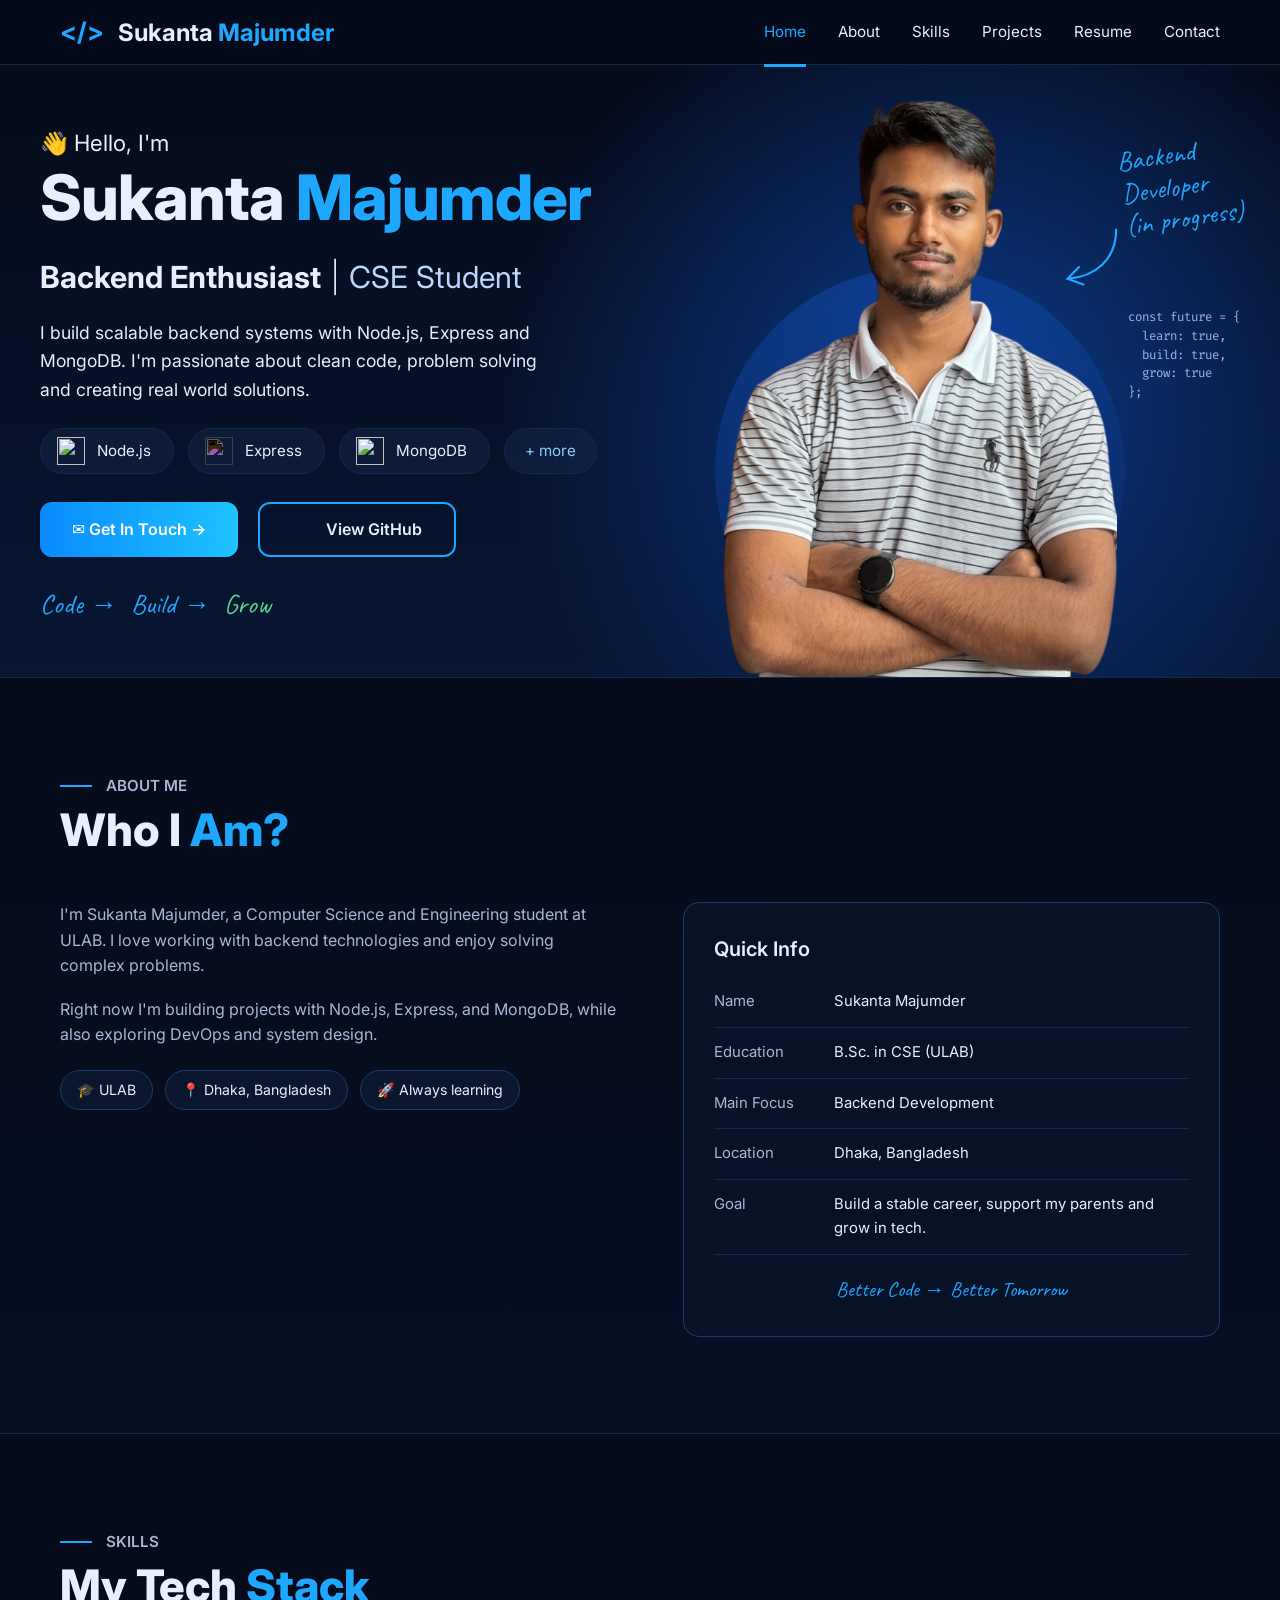
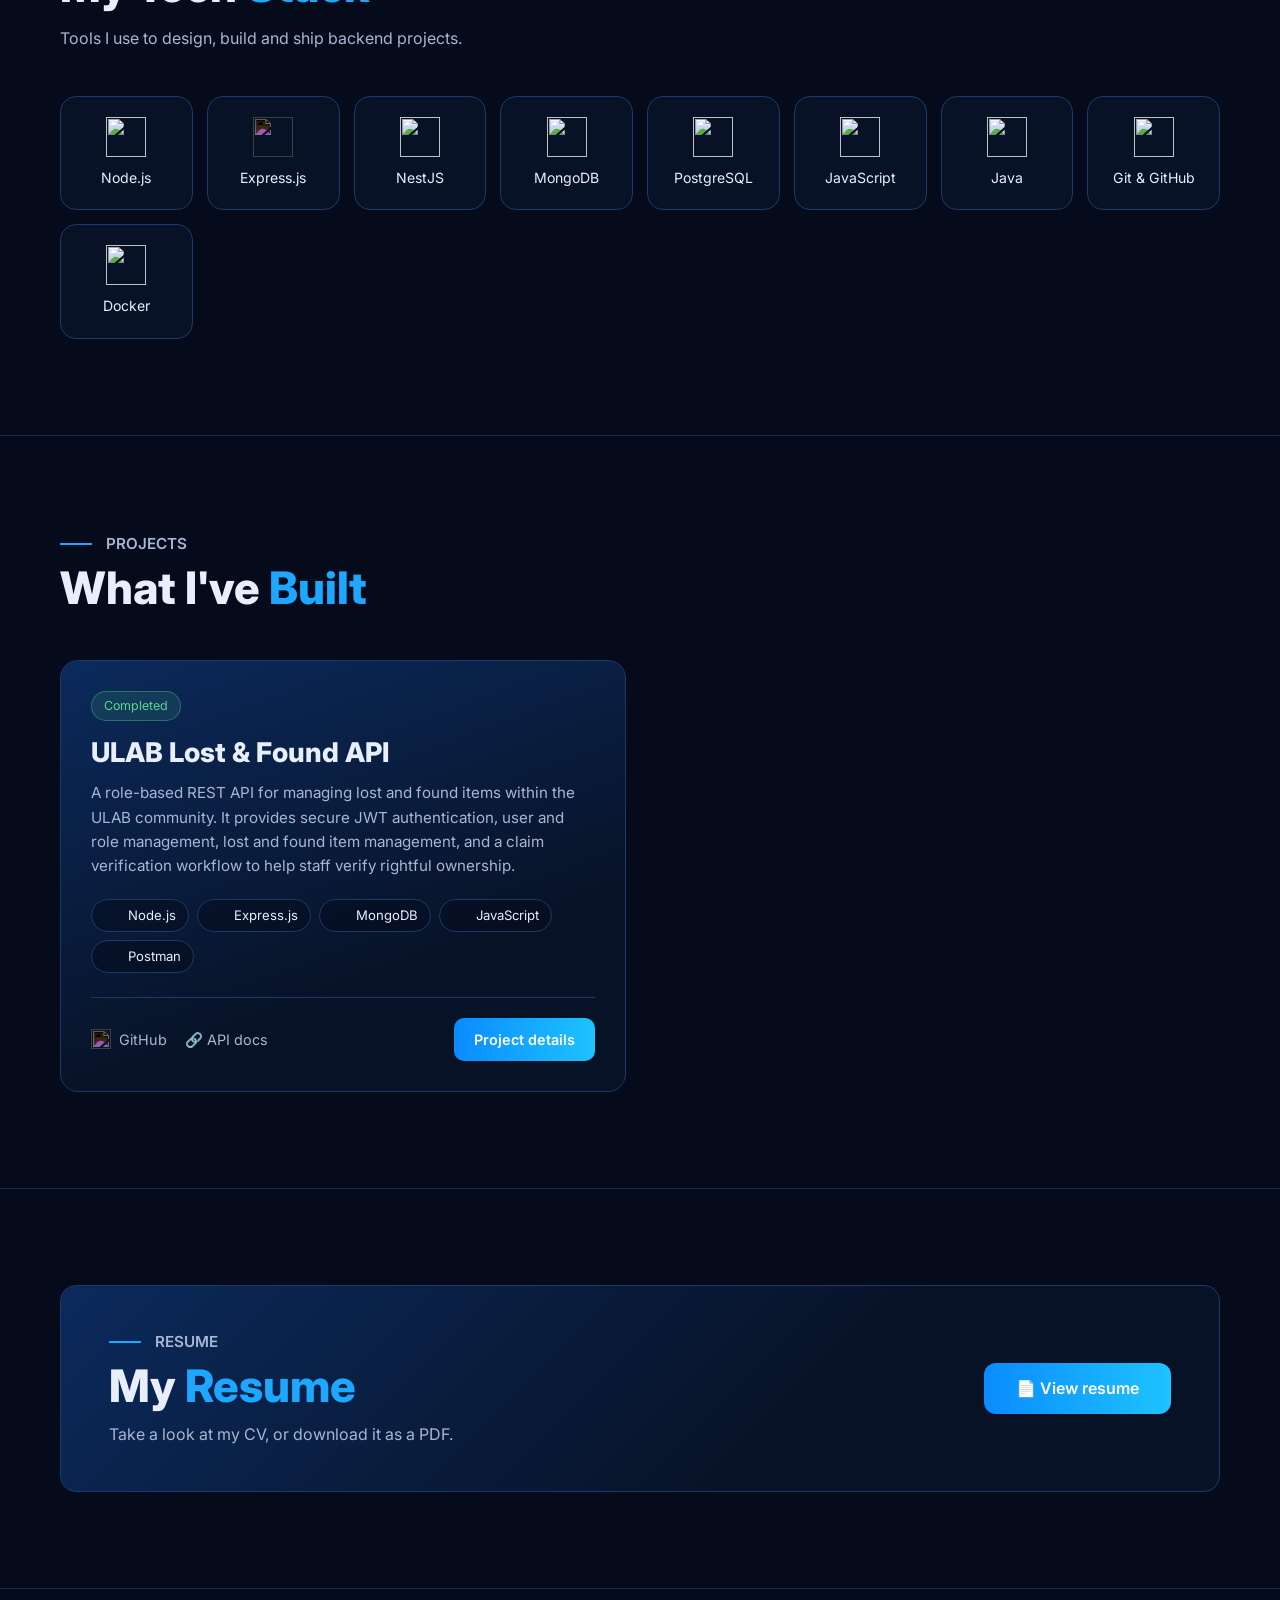
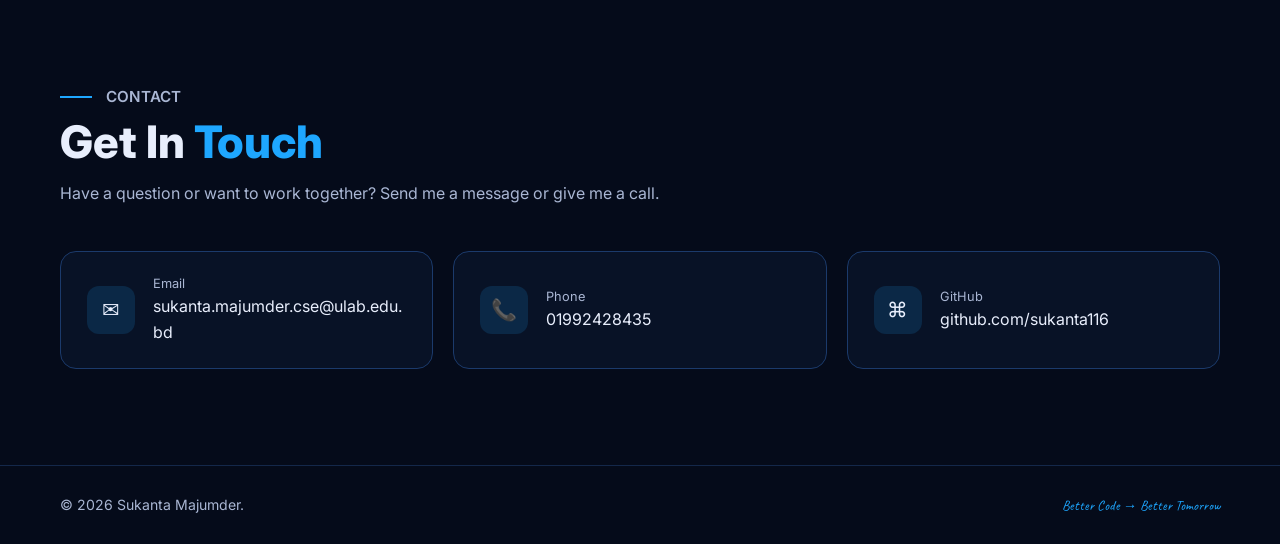
==== index.html @ c4d865e8 "Add files via upload Add all files" ====
<!doctype html>
<html lang="en">
<head>
<meta charset="UTF-8" /><meta name="viewport" content="width=device-width, initial-scale=1" />
<link href="https://fonts.googleapis.com/css2?family=Inter:wght@400;500;600;700;800&family=Caveat:wght@500&family=Fira+Code&display=swap" rel="stylesheet" />
<link rel="stylesheet" href="style.css" />
<style>
</style>
<title>Sukanta Majumder | Backend Developer</title>
</head>
<body>
<header>
  <nav class="wrap">
    <a href="#home" class="logo"><i>&lt;/&gt;</i>Sukanta <b>Majumder</b></a>
    <button class="menu" aria-label="Toggle menu">☰</button>
    <ul>
      <li><a href="#home" class="active">Home</a></li>
      <li><a href="#about">About</a></li>
      <li><a href="#skills">Skills</a></li>
      <li><a href="#projects">Projects</a></li>
      <li><a href="#resume">Resume</a></li>
      <li><a href="#contact">Contact</a></li>
    </ul>
  </nav>
</header>

<main>
  <!-- HERO (unchanged) -->
  <section class="hero" id="home">
    <div class="wrap">
      <div class="hero-text">
        <p class="hello">👋 Hello, I'm</p>
        <h1>Sukanta <span>Majumder</span></h1>
        <p class="role"><b>Backend Enthusiast</b><s>|</s><em>CSE Student</em></p>
        <p class="lead">I build scalable backend systems with Node.js, Express and MongoDB. I'm passionate about clean code, problem solving and creating real world solutions.</p>
        <div class="chips">
          <span class="chip"><img src="https://cdn.jsdelivr.net/gh/devicons/devicon/icons/nodejs/nodejs-original.svg" alt="" />Node.js</span>
          <span class="chip"><img src="https://cdn.jsdelivr.net/gh/devicons/devicon/icons/express/express-original.svg" alt="" style="filter: invert(1)" />Express</span>
          <span class="chip"><img src="https://cdn.jsdelivr.net/gh/devicons/devicon/icons/mongodb/mongodb-original.svg" alt="" />MongoDB</span>
          <a href="#skills" class="chip more">+ more</a>
        </div>
        <div class="btns">
          <a href="#contact" class="btn primary">✉ Get In Touch →</a>
          <a href="https://github.com/sukanta116" class="btn ghost" target="_blank" rel="noopener"><img src="https://cdn.jsdelivr.net/gh/devicons/devicon/icons/github/github-original.svg" width="24" alt="" style="filter: invert(1)" />View GitHub</a>
        </div>
        <p class="tag hand"><span>Code →</span><span>Build →</span><span>Grow</span></p>
      </div>
      <div class="hero-img">
        <p class="note hand">Backend<br />Developer<br />(in progress)</p>
        <svg class="arrow" viewBox="0 0 70 60" fill="none" stroke="#1ea7ff" stroke-width="2.2" stroke-linecap="round" aria-hidden="true"><path d="M62 4 C58 34 34 48 8 46" /><path d="M20 36 L7 46 L22 54" /></svg>
        <pre class="code">const future = {
  learn: true,
  build: true,
  grow: true
};</pre>
        <!-- Put your photo at images/profile.png -->
        <img src="Sukanta_majumder_protfolio_profile-Photoroom.png" alt="Portrait of Sukanta Majumder" />
      </div>
    </div>
  </section>

  <!-- ABOUT -->
  <section class="sec about" id="about">
    <div class="wrap">
      <div class="sec-head">
        <p class="eyebrow">ABOUT ME</p>
        <h2>Who I <span>Am?</span></h2>
      </div>
      <div class="about-grid">
        <div class="bio">
          <p>I'm Sukanta Majumder, a Computer Science and Engineering student at ULAB. I love working with backend technologies and enjoy solving complex problems.</p>
          <p>Right now I'm building projects with Node.js, Express, and MongoDB, while also exploring DevOps and system design.</p>
          <div class="facts">
            <span class="fact">🎓 ULAB</span>
            <span class="fact">📍 Dhaka, Bangladesh</span>
            <span class="fact">🚀 Always learning</span>
          </div>
        </div>
        <div class="card panel">
          <h3>Quick Info</h3>
          <dl class="info">
            <dt>Name</dt><dd>Sukanta Majumder</dd>
            <dt>Education</dt><dd>B.Sc. in CSE (ULAB)</dd>
            <dt>Main Focus</dt><dd>Backend Development</dd>
            <dt>Location</dt><dd>Dhaka, Bangladesh</dd>
            <dt>Goal</dt><dd>Build a stable career, support my parents and grow in tech.</dd>
          </dl>
          <p class="sign hand">Better Code → Better Tomorrow</p>
        </div>
      </div>
    </div>
  </section>

  <!-- SKILLS -->
  <section class="sec" id="skills">
    <div class="wrap">
      <div class="sec-head">
        <p class="eyebrow">SKILLS</p>
        <h2>My Tech <span>Stack</span></h2>
        <p>Tools I use to design, build and ship backend projects.</p>
      </div>
     <div class="grid">
  <div class="tile panel" tabindex="0">
    <img src="https://cdn.jsdelivr.net/gh/devicons/devicon/icons/nodejs/nodejs-original.svg" alt="" />Node.js
    <div class="tip"><strong>Node.js</strong><ul><li>REST APIs</li><li>Async Programming</li><li>HTTP/HTTPS</li><li>npm</li></ul></div>
  </div>
  <div class="tile panel" tabindex="0">
    <img src="https://cdn.jsdelivr.net/gh/devicons/devicon/icons/express/express-original.svg" alt="" style="filter: invert(1)" />Express.js
    <div class="tip"><strong>Express.js</strong><ul><li>REST API</li><li>Middleware</li><li>MVC</li><li>Authentication</li><li>Validation</li></ul></div>
  </div>
  <div class="tile panel" tabindex="0">
    <img src="https://cdn.jsdelivr.net/gh/devicons/devicon/icons/nestjs/nestjs-original.svg" alt="" />NestJS
    <div class="tip"><strong>NestJS</strong><ul><li>Modules</li><li>Controllers</li><li>Services</li><li>Dependency Injection</li></ul></div>
  </div>
  <div class="tile panel" tabindex="0">
    <img src="https://cdn.jsdelivr.net/gh/devicons/devicon/icons/mongodb/mongodb-original.svg" alt="" />MongoDB
    <div class="tip"><strong>MongoDB</strong><ul><li>CRUD</li><li>Mongoose</li><li>Schema Design</li><li>Indexing</li><li>Atlas</li></ul></div>
  </div>
  <div class="tile panel" tabindex="0">
    <img src="https://cdn.jsdelivr.net/gh/devicons/devicon/icons/postgresql/postgresql-original.svg" alt="" />PostgreSQL
    <div class="tip"><strong>PostgreSQL</strong><ul><li>SQL</li><li>Joins</li><li>ERD</li><li>Normalization</li><li>Database Design</li></ul></div>
  </div>
  <div class="tile panel" tabindex="0">
    <img src="https://cdn.jsdelivr.net/gh/devicons/devicon/icons/javascript/javascript-original.svg" alt="" />JavaScript
    <div class="tip"><strong>JavaScript</strong><ul><li>ES6+</li><li>Async/Await</li><li>Promises</li><li>Fetch API</li></ul></div>
  </div>
  <div class="tile panel" tabindex="0">
    <img src="https://cdn.jsdelivr.net/gh/devicons/devicon/icons/java/java-original.svg" alt="" />Java
    <div class="tip"><strong>Java</strong><ul><li>OOP</li><li>DSA</li></ul></div>
  </div>
  <div class="tile panel" tabindex="0">
    <img src="https://cdn.jsdelivr.net/gh/devicons/devicon/icons/git/git-original.svg" alt="" />Git &amp; GitHub
    <div class="tip"><strong>Git &amp; GitHub</strong><ul><li>Version Control</li><li>Branching</li><li>GitHub CLI</li><li>Repository Management</li></ul></div>
  </div>
  <div class="tile panel" tabindex="0">
    <img src="https://cdn.jsdelivr.net/gh/devicons/devicon/icons/docker/docker-original.svg" alt="" />Docker
    <div class="tip"><strong>Docker</strong><ul><li>Dockerfile</li><li>Images</li><li>Containers</li><li>Docker Compose</li><li>Deployment</li></ul></div>
  </div>

</div>
    </div>
  </section>

  <!-- PROJECTS -->
  <section class="sec" id="projects">
    <div class="wrap">
      <div class="sec-head">
        <p class="eyebrow">PROJECTS</p>
        <h2>What I've <span>Built</span></h2>
      </div>
      <div class="projects">
        <article class="p-card">
          <span class="p-status">Completed</span>
          <h3>ULAB Lost &amp; Found API</h3>
          <p class="p-desc">A role-based REST API for managing lost and found items within the ULAB community. It provides secure JWT authentication, user and role management, lost and found item management, and a claim verification workflow to help staff verify rightful ownership.</p>
          <ul class="p-tech">
            <li><img src="https://cdn.jsdelivr.net/gh/devicons/devicon/icons/nodejs/nodejs-original.svg" alt="" />Node.js</li>
            <li><img src="https://cdn.jsdelivr.net/gh/devicons/devicon/icons/express/express-original.svg" alt="" style="filter: invert(1)" />Express.js</li>
            <li><img src="https://cdn.jsdelivr.net/gh/devicons/devicon/icons/mongodb/mongodb-original.svg" alt="" />MongoDB</li>
            <li><img src="https://cdn.jsdelivr.net/gh/devicons/devicon/icons/javascript/javascript-original.svg" alt="" />JavaScript</li>
            <li><img src="https://cdn.jsdelivr.net/gh/devicons/devicon/icons/postman/postman-original.svg" alt="" />Postman</li>
          </ul>
          <div class="p-actions">
            <a class="p-link" href="https://github.com/Sukanta116/Ulab_Lost_And_Found" target="_blank" rel="noopener"><img src="https://cdn.jsdelivr.net/gh/devicons/devicon/icons/github/github-original.svg" alt="" style="filter: invert(1)" />GitHub</a>
            <a class="p-link" href="https://documenter.getpostman.com/view/58097853/2sBYHNXPLF" target="_blank" rel="noopener">🔗 API docs</a>
            <a class="btn-details" href="project-ulab-lost-found.html">Project details</a>
          </div>
        </article>
      </div>
    </div>
  </section>

  <!-- RESUME -->
  <section class="sec" id="resume">
    <div class="wrap">
      <div class="resume-box panel">
        <div>
          <p class="eyebrow">RESUME</p>
          <h2>My <span>Resume</span></h2>
          <p>Take a look at my CV, or download it as a PDF.</p>
        </div>
        <a class="btn primary" href="https://drive.google.com/file/d/161LyLU1v8y1hrvLC-_dm6EeRl5OAE6R9/view?usp=sharing" target="_blank" rel="noopener">📄 View resume</a>
      </div>
    </div>
  </section>

  <!-- CONTACT -->
  <section class="sec" id="contact">
    <div class="wrap">
      <div class="sec-head">
        <p class="eyebrow">CONTACT</p>
        <h2>Get In <span>Touch</span></h2>
        <p>Have a question or want to work together? Send me a message or give me a call.</p>
      </div>
      <div class="contact-grid">
        <a class="c-card panel" href="mailto:sukanta.majumder.cse@ulab.edu.bd"><span class="c-icon">✉</span><span><small>Email</small>sukanta.majumder.cse@ulab.edu.bd</span></a>
        <a class="c-card panel" href="tel:+8801992428435"><span class="c-icon">📞</span><span><small>Phone</small>01992428435</span></a>
        <a class="c-card panel" href="https://github.com/sukanta116" target="_blank" rel="noopener"><span class="c-icon">⌘</span><span><small>GitHub</small>github.com/sukanta116</span></a>
      </div>
    </div>
  </section>
</main>

<footer>
  <div class="wrap">
    <span>© 2026 Sukanta Majumder.</span>
    <span class="hand">Better Code → Better Tomorrow</span>
  </div>
</footer>
<script src="main.js"></script>
</body>
</html>
---- style.css ----
/* ===== TOKENS ===== */
:root{--bg:#050b1a;--panel:#081226;--line:#14284a;--line2:#1b3a6b;--blue:#1ea7ff;--text:#e8eefc;--muted:#a9b6d3;--green:#58d68d}
*{box-sizing:border-box;margin:0;padding:0}
html{scroll-behavior:smooth;scroll-padding-top:72px}
body{font-family:Inter,system-ui,sans-serif;background:var(--bg);color:var(--text);line-height:1.6}
a{color:inherit;text-decoration:none}
img{max-width:100%}
.wrap{max-width:1240px;margin:0 auto;padding:0 40px}
.hand{font-family:Caveat,cursive;color:var(--blue)}
:focus-visible{outline:2px solid var(--blue);outline-offset:3px;border-radius:4px}

/* ===== NAV ===== */
header{position:sticky;top:0;z-index:10;background:rgba(5,11,26,.9);backdrop-filter:blur(8px);border-bottom:1px solid var(--line)}
nav{display:flex;align-items:center;justify-content:space-between;height:64px}
.logo{font-weight:700;font-size:1.5rem}
.logo b,.logo i{color:var(--blue);font-weight:700}
.logo i{font-style:normal;margin-right:14px;font-size:1.6rem}
nav ul{display:flex;gap:32px;list-style:none}
nav a{font-size:.95rem;padding:20px 0;display:block}
nav a.active,nav a:hover{color:var(--blue);box-shadow:0 3px 0 var(--blue)}
.menu{display:none;background:none;border:0;color:var(--text);font-size:1.6rem;cursor:pointer}

/* ===== HERO (design unchanged) ===== */
.hero{background:radial-gradient(circle at 75% 55%,#0b3a8a 0,transparent 45%),linear-gradient(180deg,#050b1a,#071633);overflow:hidden}
.hero .wrap{display:grid;grid-template-columns:1.15fr 1fr;align-items:end;min-height:576px;gap:24px;max-width:1440px}
.hero-text{padding:60px 0 50px;align-self:center}
.hello{font-size:1.4rem;margin-bottom:4px}
h1{white-space:nowrap;font-size:clamp(1.8rem,8.6vw,4.4rem);font-weight:800;line-height:1.05;letter-spacing:-1px}
h1 span,h2 span{color:var(--blue)}
.role{font-size:1.9rem;margin:22px 0 18px}
.role b{font-weight:700}
.role em{font-style:normal;color:#bcd7ff;font-weight:400}
.role s{text-decoration:none;margin:0 10px;font-weight:300}
.lead{max-width:500px;font-size:1.1rem;margin-bottom:24px}
.chips{display:flex;flex-wrap:wrap;gap:14px;margin-bottom:28px}
.chip{display:flex;align-items:center;gap:12px;padding:8px 22px 8px 16px;border:1px solid var(--line);border-radius:40px;background:rgba(20,40,74,.45);font-size:.95rem}
.chip img{width:28px;height:28px}
.chip.more{padding:8px 20px;color:#8fc9ff}
.btns{display:flex;flex-wrap:wrap;gap:20px}
.btn{display:inline-flex;align-items:center;gap:10px;padding:13px 32px;border-radius:12px;font-weight:600;transition:transform .2s}
.btn:hover{transform:translateY(-2px)}
.btn.primary{background:linear-gradient(90deg,#0a8bff,#1ec3ff);color:#fff}
.btn.ghost{border:2px solid var(--blue);background:transparent}
.tag{margin-top:26px;font-size:1.7rem;display:flex;gap:14px;align-items:baseline}
.tag span:nth-child(3){color:var(--green)}
.hero-img{position:relative;align-self:end;height:576px;display:flex;justify-content:center;align-items:flex-end;padding-right:100px}
.hero-img::before{content:"";position:absolute;bottom:0;left:4%;width:75%;aspect-ratio:1;border-radius:50%;background:linear-gradient(160deg,#1a6bff,#082a66);opacity:.25}
.hero-img img{position:relative;height:100%;width:auto;max-width:100%;display:block;object-fit:contain;object-position:bottom}
.arrow{position:absolute;top:128px;right:112px;width:70px;z-index:2;transform:rotate(-8deg)}
.note{position:absolute;top:36px;right:0;font-size:1.7rem;line-height:1.2;transform:rotate(-8deg);z-index:2}
.code{position:absolute;right:0;top:36%;z-index:2;font-family:"Fira Code",monospace;font-size:.78rem;color:#9bb6e0;border-left:1px solid var(--line);padding-left:12px;white-space:pre;line-height:1.5}

/* ===== SHARED SECTIONS ===== */
.sec{padding:96px 0;border-top:1px solid var(--line)}
.sec-head{max-width:640px;margin-bottom:44px}
.eyebrow{display:flex;align-items:center;gap:14px;color:var(--blue);font-weight:600;font-size:.95rem;margin-bottom:6px}
.eyebrow::before{content:"";width:32px;height:2px;background:var(--blue)}
h2{font-size:2.8rem;font-weight:800;line-height:1.2;margin-bottom:12px}
.sec-head p{color:var(--muted)}
.panel{border:1px solid var(--line2);background:var(--panel);border-radius:16px}

/* ===== ABOUT ===== */
.about{background:linear-gradient(180deg,#050b1a,#060f24)}
.about-grid{display:grid;grid-template-columns:1.1fr 1fr;gap:32px;align-items:start}
.bio p{color:var(--muted);margin-bottom:18px;max-width:560px}
.facts{display:flex;flex-wrap:wrap;gap:12px;margin-top:22px}
.fact{padding:8px 16px;border:1px solid var(--line2);border-radius:999px;font-size:.88rem;background:rgba(20,40,74,.35)}
.card{padding:30px}
.card h3{font-size:1.25rem;font-weight:600;margin-bottom:12px}
.info{display:grid;grid-template-columns:120px 1fr;font-size:.93rem}
.info dt,.info dd{padding:13px 0;border-bottom:1px solid var(--line)}
.info dt{color:var(--muted)}
.card .sign{margin-top:18px;text-align:center;font-size:1.3rem}

/* ===== SKILLS ===== */
.grid{display:grid;grid-template-columns:repeat(auto-fill,minmax(130px,1fr));gap:14px}
.tile{padding:20px 8px;text-align:center;font-size:.88rem;display:flex;flex-direction:column;align-items:center;gap:10px;transition:border-color .2s,transform .2s}
.tile:hover{border-color:var(--blue);transform:translateY(-3px)}
.tile img{width:40px;height:40px;object-fit:contain}
.tile.more{justify-content:center;color:#8fc9ff}

/* ===== PROJECTS ===== */
.projects{display:grid;grid-template-columns:repeat(auto-fill,minmax(min(100%,420px),1fr));gap:28px}
.p-card{display:flex;flex-direction:column;padding:30px;border:1px solid var(--line2);border-radius:18px;background:linear-gradient(160deg,#0b2a5c 0,#081226 70%);transition:transform .2s,border-color .2s}
.p-card:hover{transform:translateY(-4px);border-color:var(--blue)}
.p-status{align-self:flex-start;font-size:.78rem;padding:4px 12px;border-radius:999px;background:rgba(88,214,141,.12);color:var(--green);border:1px solid rgba(88,214,141,.35);margin-bottom:16px}
.p-card h3{font-size:1.7rem;font-weight:800;line-height:1.2;margin-bottom:12px}
.p-desc{color:var(--muted);font-size:.95rem;margin-bottom:20px}
.p-tech{list-style:none;display:flex;flex-wrap:wrap;gap:8px;margin-bottom:24px}
.p-tech li{display:flex;align-items:center;gap:8px;font-size:.82rem;padding:5px 12px;border:1px solid var(--line2);border-radius:999px;background:rgba(5,11,26,.5)}
.p-tech img{width:16px;height:16px}
.p-actions{margin-top:auto;display:flex;flex-wrap:wrap;gap:8px 18px;align-items:center;padding-top:20px;border-top:1px solid var(--line2)}
.p-link{display:inline-flex;align-items:center;gap:8px;font-size:.9rem;color:var(--muted);padding:9px 0;transition:color .2s}
.p-link img{width:20px;height:20px}
.p-link:hover{color:var(--blue)}
.btn-details{margin-left:auto;padding:10px 20px;border-radius:10px;font-size:.9rem;font-weight:600;background:linear-gradient(90deg,#0a8bff,#1ec3ff);color:#fff;transition:transform .2s,box-shadow .2s}
.btn-details:hover{transform:translateY(-2px);box-shadow:0 8px 20px rgba(30,167,255,.3)}

/* ===== RESUME ===== */
.resume-box{display:flex;align-items:center;justify-content:space-between;gap:32px;padding:44px 48px;background:linear-gradient(135deg,#0b2a5c,#081226 65%)}
.resume-box h2{margin-bottom:8px}
.resume-box p{color:var(--muted);max-width:480px}

/* ===== CONTACT ===== */
.contact-grid{display:grid;grid-template-columns:repeat(auto-fit,minmax(280px,1fr));gap:20px}
.c-card{display:flex;align-items:center;gap:18px;padding:22px 26px;transition:border-color .2s,transform .2s;word-break:break-word}
.c-card:hover{border-color:var(--blue);transform:translateY(-3px)}
.c-icon{display:grid;place-items:center;width:48px;height:48px;flex:none;border-radius:12px;background:rgba(30,167,255,.15);font-size:1.3rem}
.c-card small{display:block;color:var(--muted);font-size:.8rem}

/* ===== FOOTER ===== */
footer{border-top:1px solid var(--line);padding:28px 0;color:var(--muted);font-size:.88rem}
footer .wrap{display:flex;justify-content:space-between;flex-wrap:wrap;gap:12px}
footer a:hover{color:var(--blue)}

/* ===== PROJECT DETAIL PAGE ===== */
.pd-hero{padding:72px 0 48px;background:linear-gradient(180deg,#071633,#050b1a)}
.back{display:inline-block;color:var(--muted);font-size:.92rem;margin-bottom:28px}
.back:hover{color:var(--blue)}
.pd-hero h1{white-space:normal;font-size:clamp(2rem,5vw,3.4rem);margin-bottom:16px}
.pd-hero .lead{max-width:680px;color:var(--muted)}
.pd-meta{display:grid;grid-template-columns:repeat(auto-fit,minmax(180px,1fr));gap:16px;margin-top:36px}
.pd-meta div{padding:16px 20px}
.pd-meta small{display:block;color:var(--muted);font-size:.78rem}
.pd-body{padding:56px 0 80px}
.pd-body .wrap{max-width:900px}
.pd-body section{margin-bottom:56px}
.pd-body h2{font-size:1.8rem}
.pd-body p,.pd-body li{color:var(--muted)}
.pd-body ul{padding-left:20px;display:grid;gap:8px;margin-top:12px}
.pd-body ul strong{color:var(--text)}
.table-scroll{overflow-x:auto;margin-top:16px}
table{width:100%;border-collapse:collapse;font-size:.9rem;min-width:520px}
th,td{text-align:left;padding:12px 16px;border-bottom:1px solid var(--line)}
th{color:var(--muted);font-weight:500;font-size:.82rem}
td code{font-family:"Fira Code",monospace;font-size:.82rem;color:#9bd3ff}
.m-get{color:var(--green)}.m-post{color:#ffb84d}.m-patch{color:#c792ea}

/* ===== RESPONSIVE ===== */
@media(min-width:981px){h1{font-size:clamp(2.6rem,4.9vw,4.4rem)}.pd-hero h1{font-size:clamp(2rem,5vw,3.4rem)}}
@media(max-width:980px){
  .wrap{padding:0 20px}
  .arrow{right:14%}
  .hero .wrap,.about-grid{grid-template-columns:1fr}
  .hero-img{order:-1;max-width:420px;height:460px;margin:0 auto;padding-right:0}
 .code{display:none}
  .note { top: 33px !important; left: 0 !important; right: auto !important; font-size: 1.2rem; transform: rotate(-6deg); }
  .arrow { display: block !important; width: 48px; top: 103px !important; left: 39px !important; right: auto !important; transform: scaleX(-1) rotate(8deg); }
  nav ul{display:none;position:absolute;top:64px;left:0;right:0;flex-direction:column;gap:0;background:var(--bg);border-bottom:1px solid var(--line);padding:8px 24px}
  nav ul.open{display:flex}
  .menu{display:block}
  nav a{padding:12px 0}
  .sec{padding:64px 0}
  h2{font-size:2.1rem}
  .resume-box{flex-direction:column;align-items:flex-start;padding:32px 24px}
}
@media(prefers-reduced-motion:reduce){*{transition:none!important;scroll-behavior:auto!important}}
@media (min-width: 981px) {
  .menu { display: none !important; }
  nav ul {
    display: flex !important;
    position: static !important;
    flex-direction: row !important;
    gap: 32px !important;
    padding: 0 !important;
    background: none !important;
    border: 0 !important;
  }
  nav a { padding: 20px 0 !important; }
}
/* Tech stack hover cards */
.tile { position: relative; }
.tile:hover,
.tile:focus-visible { z-index: 5; border-color: var(--blue); }

.tip {
  position: absolute;
  bottom: calc(100% + 12px);
  left: 50%;
  width: 190px;
  padding: 14px 16px;
  text-align: left;
  background: #0b2a5c;
  border: 1px solid var(--blue);
  border-radius: 12px;
  box-shadow: 0 12px 30px rgba(0, 0, 0, 0.45);
  opacity: 0;
  visibility: hidden;
  pointer-events: none;
  transform: translate(-50%, 6px);
  transition: opacity 0.2s, transform 0.2s, visibility 0.2s;
}
.tip::after {
  content: "";
  position: absolute;
  top: 100%;
  left: 50%;
  width: 10px;
  height: 10px;
  background: #0b2a5c;
  border-right: 1px solid var(--blue);
  border-bottom: 1px solid var(--blue);
  transform: translate(-50%, -5px) rotate(45deg);
}
.tip strong { display: block; color: var(--blue); font-size: 0.85rem; margin-bottom: 8px; }
.tip ul { list-style: none; display: flex; flex-wrap: wrap; gap: 6px; }
.tip li {
  font-size: 0.74rem;
  padding: 3px 9px;
  border-radius: 999px;
  background: rgba(30, 167, 255, 0.15);
}
.tile:hover .tip,
.tile:focus .tip {
  opacity: 1;
  visibility: visible;
  transform: translate(-50%, 0);
}
.pd-body section ul li strong {
    color: #1ea7ff !important;
}
.api-doc-link {
    color: #1ea7ff;
}
.api-doc-link:hover {
    color: #1ea7ff;
    text-decoration: underline;
}
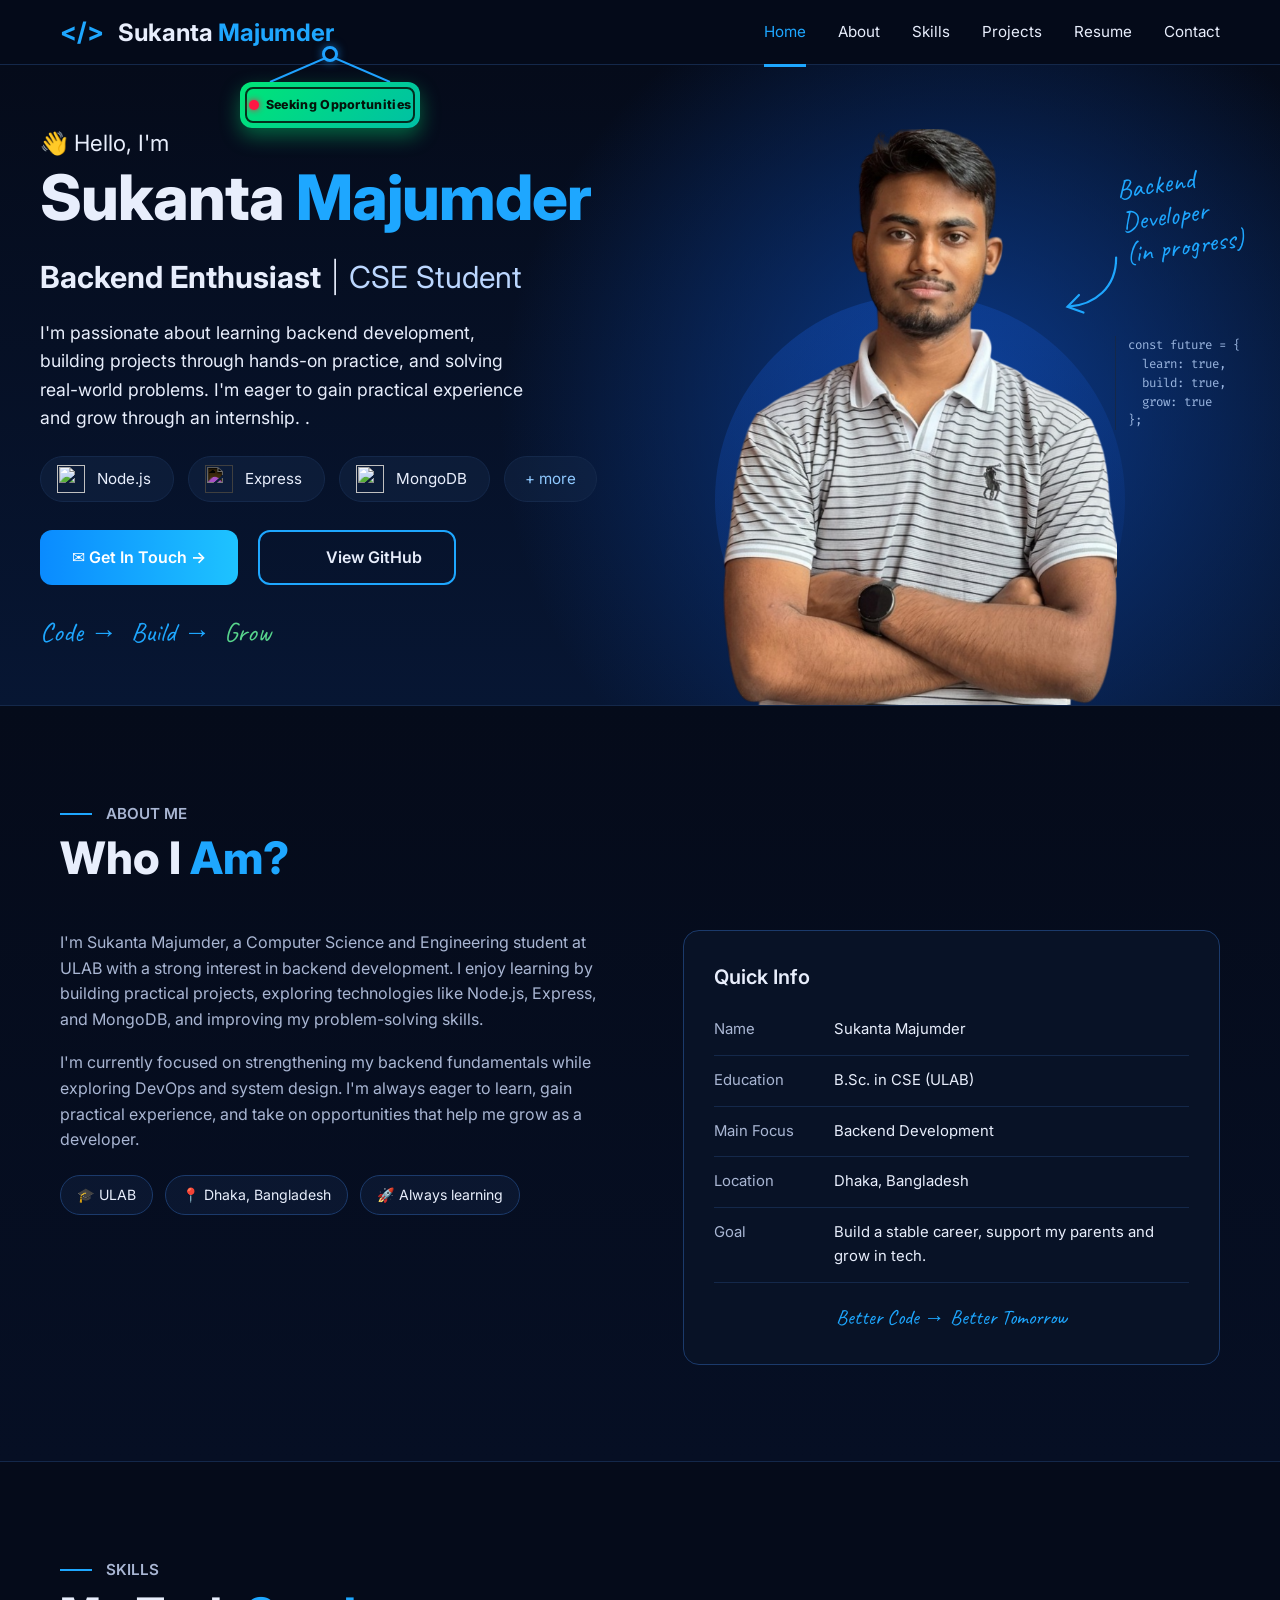
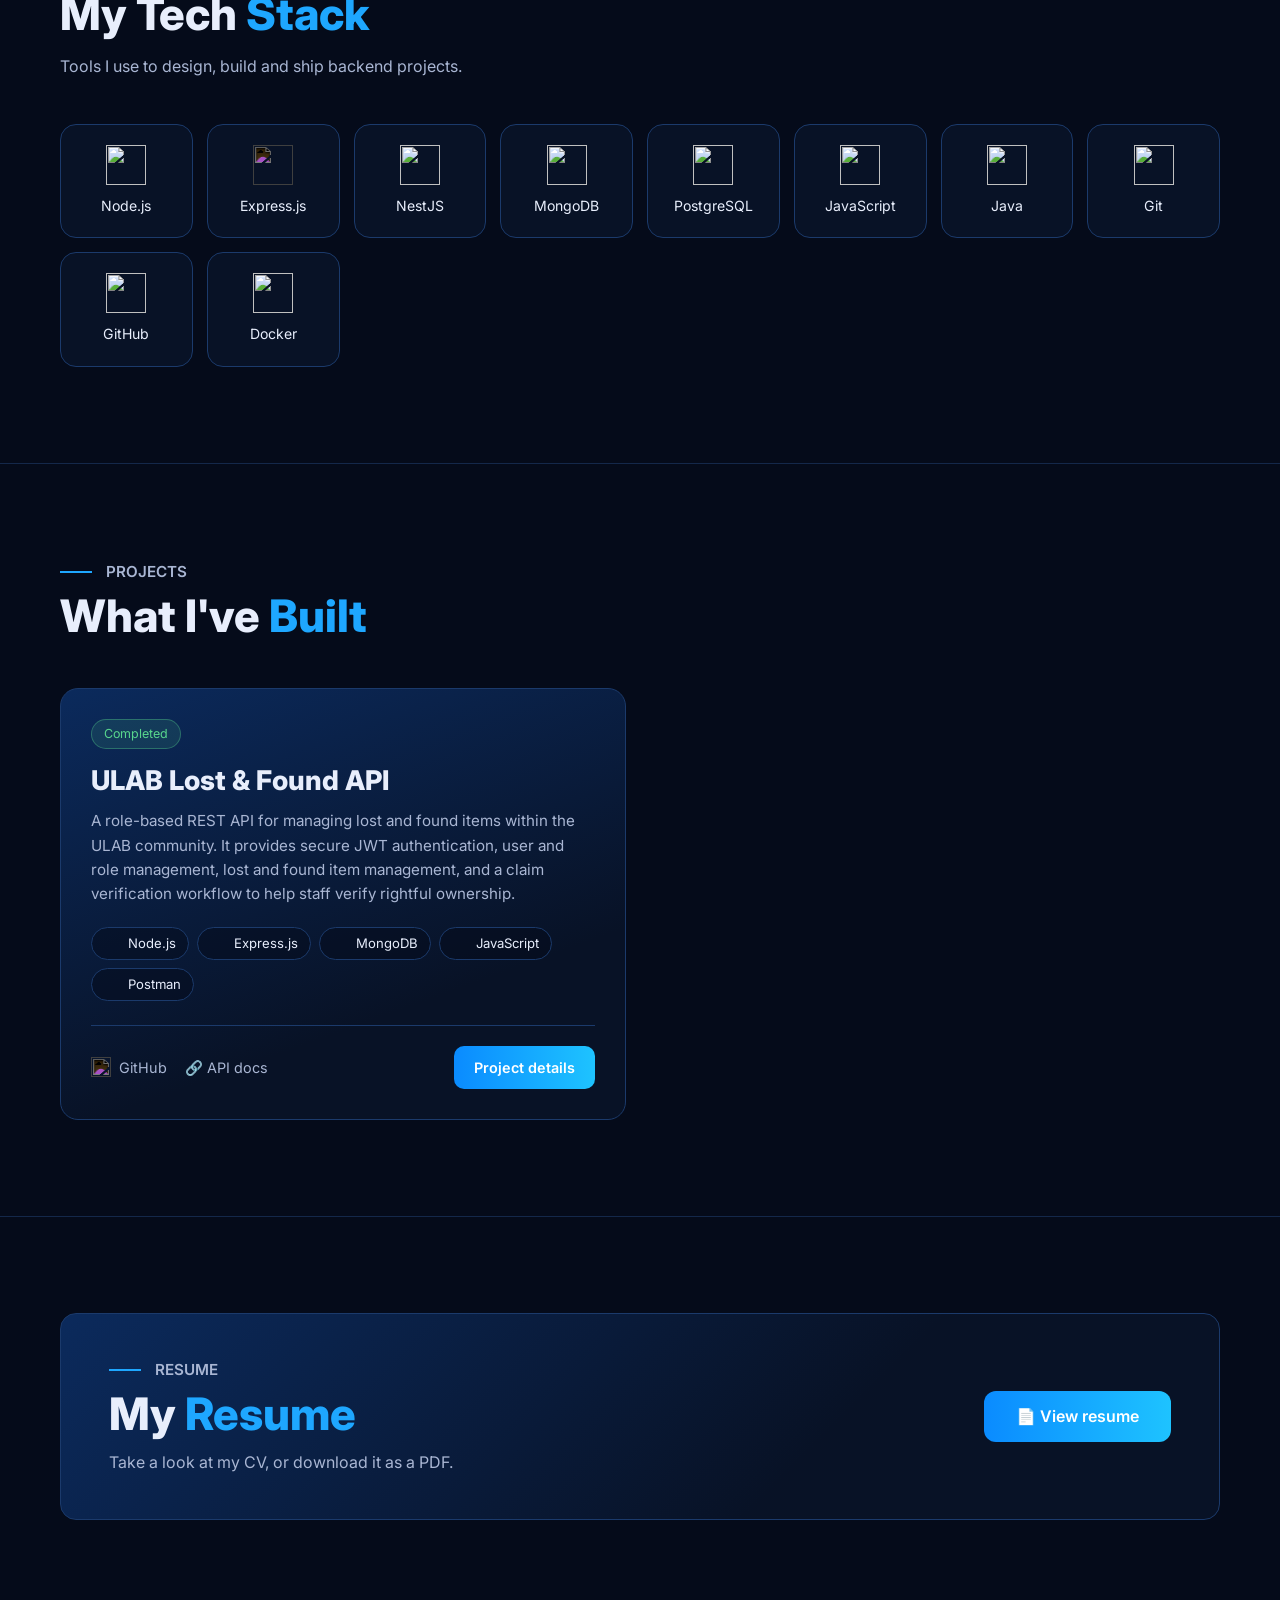
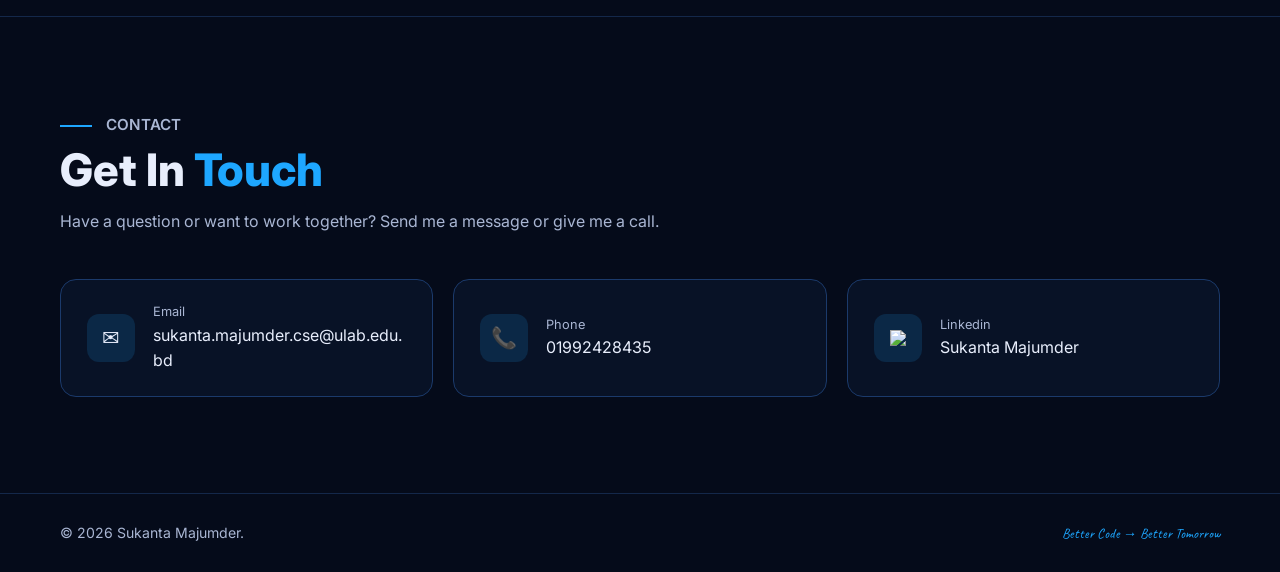
==== commit 3cc9b552: "Change design" ====
--- a/index.html
+++ b/index.html
@@ -11,7 +11,15 @@
 <body>
 <header>
   <nav class="wrap">
-    <a href="#home" class="logo"><i>&lt;/&gt;</i>Sukanta <b>Majumder</b></a>
+    <a href="#home" class="logo"><i>&lt;/&gt;</i>Sukanta <b>Majumder</b>
+  <span class="door-sign"><span class="door-pivot"><span class="door-ring"></span>
+  <svg class="door-strings" viewBox="0 0 180 26" preserveAspectRatio="none" aria-hidden="true">
+    <polyline points="30,26 90,0 150,26" fill="none" stroke="#1fa2ff" stroke-width="2" stroke-linejoin="round"/></svg>
+    <span class="door-board"><span class="door-inner"><span class="door-dot">
+
+    </span>Seeking Opportunities</span></span></span></span></a></a>
+    
+</span>
     <button class="menu" aria-label="Toggle menu">☰</button>
     <ul>
       <li><a href="#home" class="active">Home</a></li>
@@ -32,7 +40,9 @@
         <p class="hello">👋 Hello, I'm</p>
         <h1>Sukanta <span>Majumder</span></h1>
         <p class="role"><b>Backend Enthusiast</b><s>|</s><em>CSE Student</em></p>
-        <p class="lead">I build scalable backend systems with Node.js, Express and MongoDB. I'm passionate about clean code, problem solving and creating real world solutions.</p>
+        <p class="lead">
+          I'm passionate about learning backend development, building projects through hands-on practice, and solving real-world problems. I'm eager to gain practical experience and grow through an internship.
+.</p>
         <div class="chips">
           <span class="chip"><img src="https://cdn.jsdelivr.net/gh/devicons/devicon/icons/nodejs/nodejs-original.svg" alt="" />Node.js</span>
           <span class="chip"><img src="https://cdn.jsdelivr.net/gh/devicons/devicon/icons/express/express-original.svg" alt="" style="filter: invert(1)" />Express</span>
@@ -68,8 +78,11 @@
       </div>
       <div class="about-grid">
         <div class="bio">
-          <p>I'm Sukanta Majumder, a Computer Science and Engineering student at ULAB. I love working with backend technologies and enjoy solving complex problems.</p>
-          <p>Right now I'm building projects with Node.js, Express, and MongoDB, while also exploring DevOps and system design.</p>
+          <p>I'm Sukanta Majumder, a Computer Science and Engineering student at ULAB with a strong interest in backend development. I enjoy learning by building practical projects, exploring technologies like Node.js, Express, and MongoDB, and improving my problem-solving skills.</p>
+
+<p>I'm currently focused on strengthening my backend fundamentals while exploring DevOps and system design. I'm always eager to learn, gain practical experience, and take on opportunities that help me grow as a developer.
+</p>
+          
           <div class="facts">
             <span class="fact">🎓 ULAB</span>
             <span class="fact">📍 Dhaka, Bangladesh</span>
@@ -129,9 +142,34 @@
     <div class="tip"><strong>Java</strong><ul><li>OOP</li><li>DSA</li></ul></div>
   </div>
   <div class="tile panel" tabindex="0">
-    <img src="https://cdn.jsdelivr.net/gh/devicons/devicon/icons/git/git-original.svg" alt="" />Git &amp; GitHub
-    <div class="tip"><strong>Git &amp; GitHub</strong><ul><li>Version Control</li><li>Branching</li><li>GitHub CLI</li><li>Repository Management</li></ul></div>
-  </div>
+    <img src="https://cdn.jsdelivr.net/gh/devicons/devicon/icons/git/git-original.svg" alt="" />
+    Git
+
+    <div class="tip">
+        <strong>Git</strong>
+        <ul>
+            <li>Version Control</li>
+            <li>Branching & Merging</li>
+            <li>Commit Management</li>
+            <li>Git Workflows</li>
+        </ul>
+    </div>
+</div>
+
+<div class="tile panel" tabindex="0">
+    <img src="https://img.icons8.com/fluency/48/github.png" alt="" />
+    GitHub
+
+    <div class="tip">
+        <strong>GitHub</strong>
+        <ul>
+            <li>Repository Management</li>
+            <li>GitHub CLI</li>
+            <li>Pull Requests</li>
+            <li>Collaboration</li>
+        </ul>
+    </div>
+</div>
   <div class="tile panel" tabindex="0">
     <img src="https://cdn.jsdelivr.net/gh/devicons/devicon/icons/docker/docker-original.svg" alt="" />Docker
     <div class="tip"><strong>Docker</strong><ul><li>Dockerfile</li><li>Images</li><li>Containers</li><li>Docker Compose</li><li>Deployment</li></ul></div>
@@ -179,7 +217,7 @@
           <h2>My <span>Resume</span></h2>
           <p>Take a look at my CV, or download it as a PDF.</p>
         </div>
-        <a class="btn primary" href="https://drive.google.com/file/d/161LyLU1v8y1hrvLC-_dm6EeRl5OAE6R9/view?usp=sharing" target="_blank" rel="noopener">📄 View resume</a>
+        <a class="btn primary" href="Sukanta_Majumder_Resume.pdf" target="_blank" rel="noopener">📄 View resume</a>
       </div>
     </div>
   </section>
@@ -195,7 +233,7 @@
       <div class="contact-grid">
         <a class="c-card panel" href="mailto:sukanta.majumder.cse@ulab.edu.bd"><span class="c-icon">✉</span><span><small>Email</small>sukanta.majumder.cse@ulab.edu.bd</span></a>
         <a class="c-card panel" href="tel:+8801992428435"><span class="c-icon">📞</span><span><small>Phone</small>01992428435</span></a>
-        <a class="c-card panel" href="https://github.com/sukanta116" target="_blank" rel="noopener"><span class="c-icon">⌘</span><span><small>GitHub</small>github.com/sukanta116</span></a>
+        <a class="c-card panel" href="https://www.linkedin.com/in/sukanta-majumder-682794290" target="_blank" rel="noopener"><span class="c-icon"><img src="https://cdn.jsdelivr.net/gh/devicons/devicon/icons/linkedin/linkedin-original.svg"></span><span><small>Linkedin</small>Sukanta Majumder</span></a>
       </div>
     </div>
   </section>
--- a/style.css
+++ b/style.css
@@ -225,4 +225,121 @@
 .api-doc-link:hover {
     color: #1ea7ff;
     text-decoration: underline;
+}
+.logo { position: relative; }
+
+/* anchor point: sits under the last letter "r" */
+.door-sign {
+  position: absolute;
+  top: calc(72% - 4px);
+  right: 4px;
+  width: 0;
+  height: 0;
+  z-index: 20;
+  pointer-events: none;
+}
+.door-sign {
+  transition: opacity 0.3s ease, visibility 0.3s ease;
+}
+
+body.scrolled .door-sign {
+  opacity: 0;
+  visibility: hidden;
+}
+
+/* swings from the ring */
+.door-pivot {
+  position: absolute;
+  top: 0;
+  left: -90px;
+  width: 180px;
+  display: block;
+  transform-origin: 50% 0;
+  animation: doorSwing 3.2s ease-in-out infinite;
+}
+
+.door-ring {
+  display: block;
+  position: relative;
+  z-index: 2;
+  width: 16px;
+  height: 16px;
+  margin: 0 auto -6px;
+  box-sizing: border-box;
+  border-radius: 50%;
+  border: 3px solid #1fa2ff;
+  background: #050a18;
+  box-shadow: 0 0 10px rgba(31, 162, 255, 0.6);
+}
+
+.door-strings {
+  display: block;
+  width: 100%;
+  height: 26px;
+}
+
+/* outer board */
+.door-board {
+  display: block;
+  padding: 5px;
+  border-radius: 12px;
+  background: linear-gradient(135deg, #00e676, #00bfa5);
+  box-shadow: 0 8px 20px rgba(0, 230, 118, 0.4);
+}
+
+/* inner outlined panel, like the CLOSE sign */
+.door-inner {
+  display: flex;
+  align-items: center;
+  justify-content: center;
+  gap: 7px;
+  padding: 6px 10px;
+  border: 2px solid rgba(4, 19, 10, 0.85);
+  border-radius: 8px;
+  color: #04130a;
+  font-size: 0.78rem;
+  font-weight: 800;
+  letter-spacing: 0.3px;
+  white-space: nowrap;
+}
+
+.door-dot {
+  width: 10px;
+  height: 10px;
+  flex-shrink: 0;           /* keeps it a perfect circle */
+  border-radius: 50%;       /* this makes it round */
+  background: #ff1744;      /* red */
+  box-shadow: 0 0 6px #ff1744;
+  animation: doorPulse 1.4s ease-out infinite;
+}
+
+@keyframes doorSwing {
+  0%, 100% { transform: rotate(7deg); }
+  50%      { transform: rotate(-7deg); }
+}
+
+@keyframes doorPulse {
+  0%   { box-shadow: 0 0 0 0 rgba(255, 23, 68, 0.8); }
+  100% { box-shadow: 0 0 0 9px rgba(255, 23, 68, 0); }
+}
+
+@media (max-width: 600px) {
+  .door-pivot {
+    left: -70px;
+    width: 153px;
+  }
+  .door-inner {
+    font-size: 0.65rem;
+    padding: 5px 8px;
+    gap: 5px;
+  }
+  .door-dot {
+    width: 8px;
+    height: 8px;
+  }
+  .door-sign {
+    top: calc(69% - 4px);
+    right: -38px;
+    height: 65px;
+  }
 }
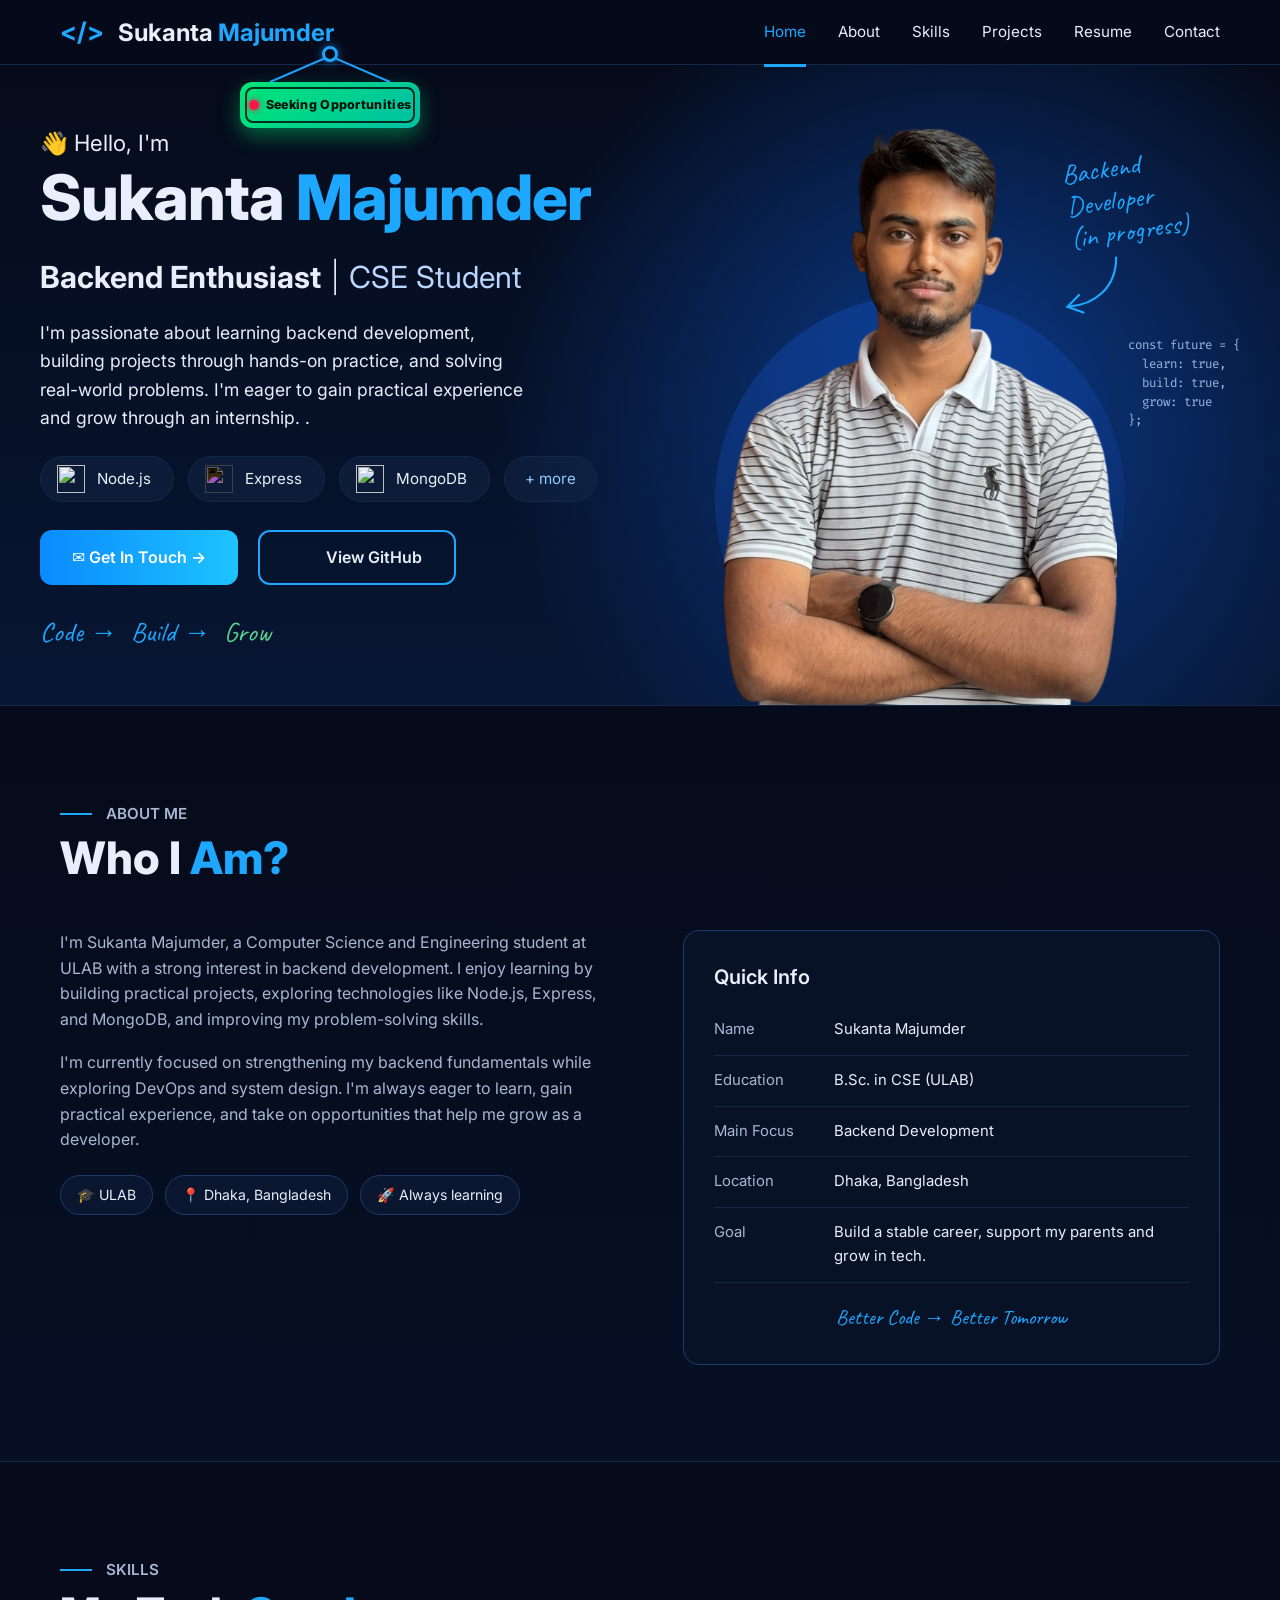
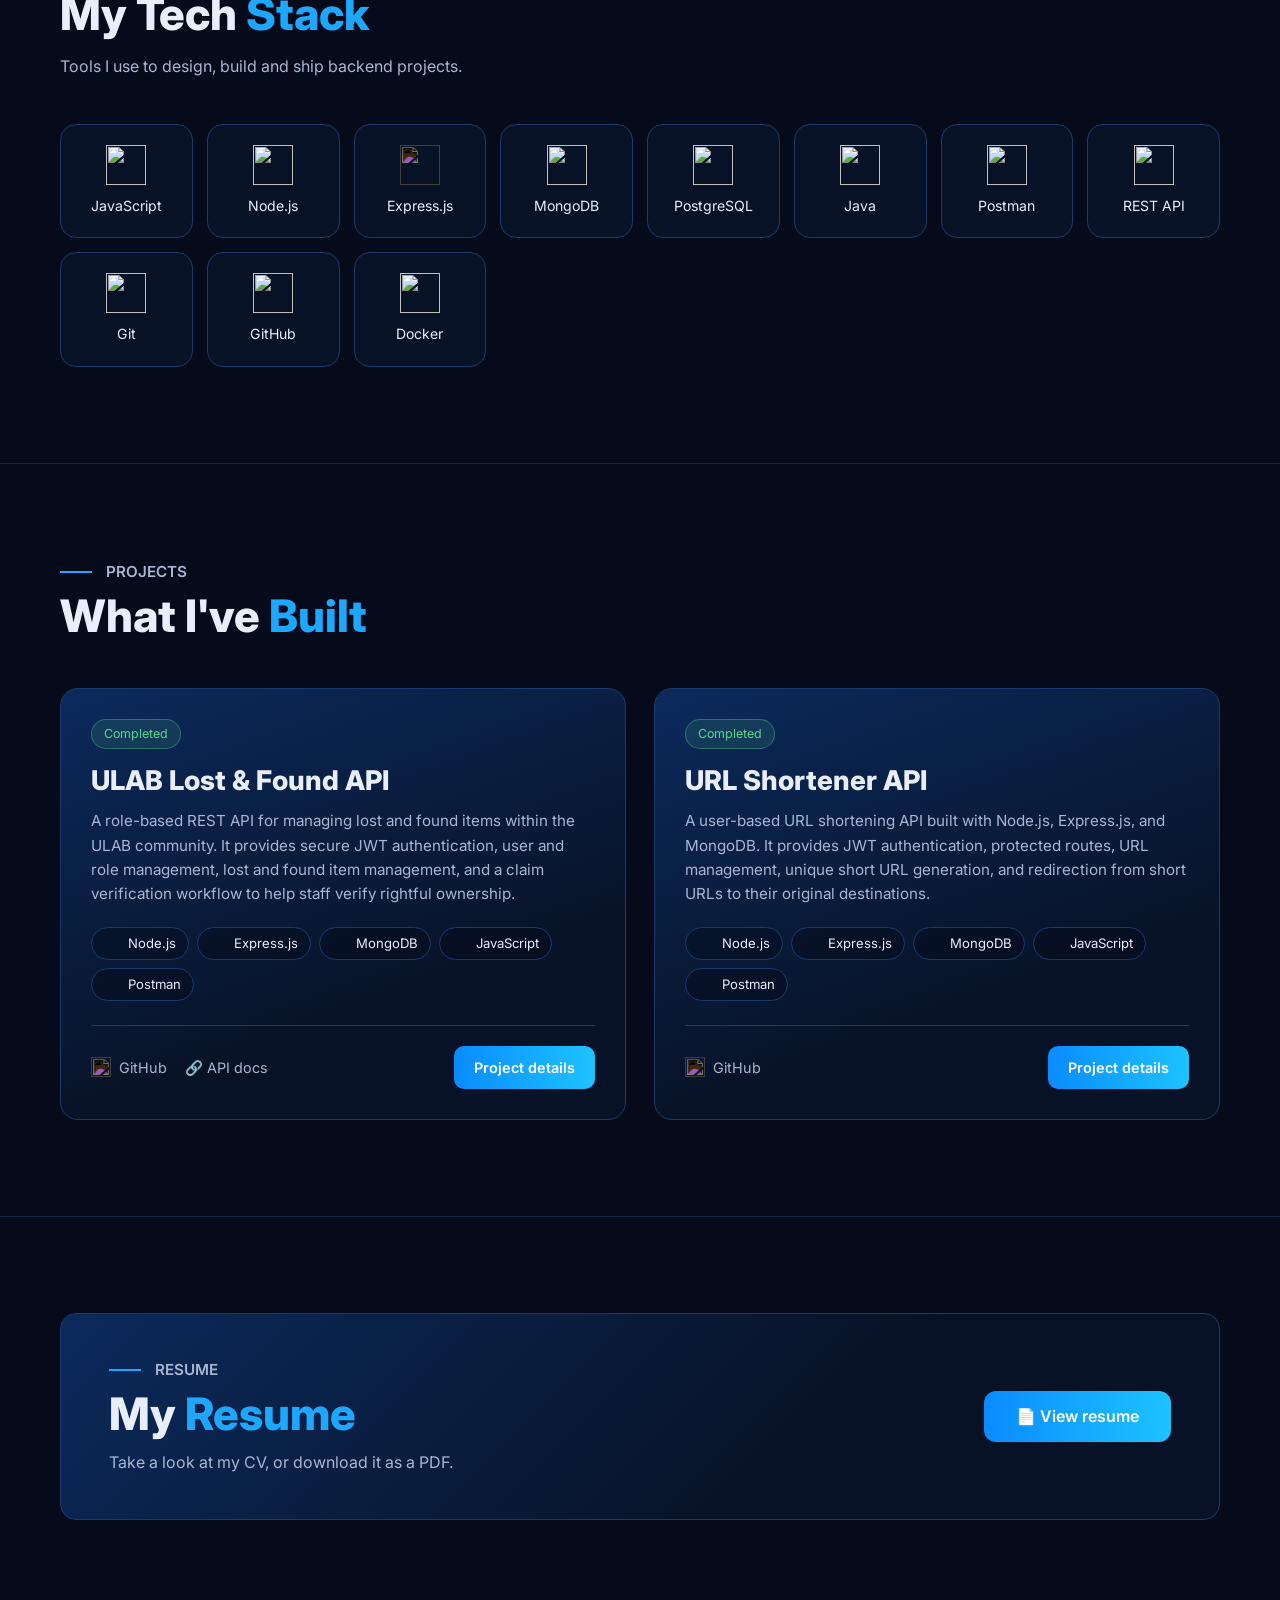
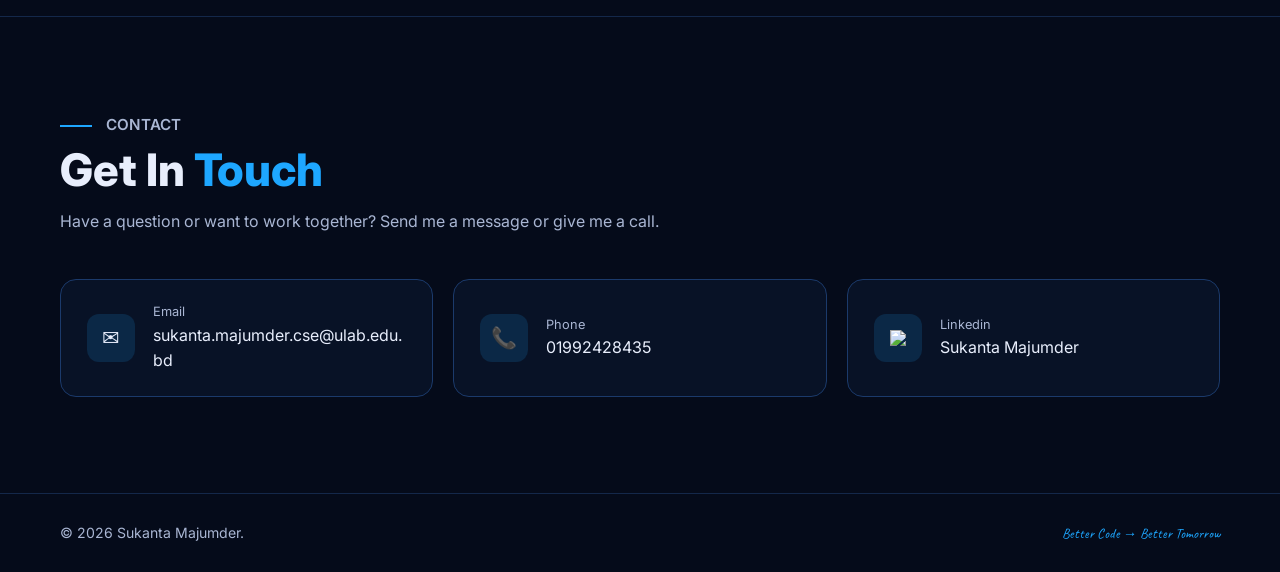
==== commit 36b10eeb: "Add new project and change resume" ====
--- a/index.html
+++ b/index.html
@@ -113,6 +113,10 @@
         <p>Tools I use to design, build and ship backend projects.</p>
       </div>
      <div class="grid">
+     <div class="tile panel" tabindex="0">
+    <img src="https://cdn.jsdelivr.net/gh/devicons/devicon/icons/javascript/javascript-original.svg" alt="" />JavaScript
+    <div class="tip"><strong>JavaScript</strong><ul><li>ES6+</li><li>Async/Await</li><li>Promises</li><li>Fetch API</li></ul></div>
+  </div>
   <div class="tile panel" tabindex="0">
     <img src="https://cdn.jsdelivr.net/gh/devicons/devicon/icons/nodejs/nodejs-original.svg" alt="" />Node.js
     <div class="tip"><strong>Node.js</strong><ul><li>REST APIs</li><li>Async Programming</li><li>HTTP/HTTPS</li><li>npm</li></ul></div>
@@ -122,10 +126,6 @@
     <div class="tip"><strong>Express.js</strong><ul><li>REST API</li><li>Middleware</li><li>MVC</li><li>Authentication</li><li>Validation</li></ul></div>
   </div>
   <div class="tile panel" tabindex="0">
-    <img src="https://cdn.jsdelivr.net/gh/devicons/devicon/icons/nestjs/nestjs-original.svg" alt="" />NestJS
-    <div class="tip"><strong>NestJS</strong><ul><li>Modules</li><li>Controllers</li><li>Services</li><li>Dependency Injection</li></ul></div>
-  </div>
-  <div class="tile panel" tabindex="0">
     <img src="https://cdn.jsdelivr.net/gh/devicons/devicon/icons/mongodb/mongodb-original.svg" alt="" />MongoDB
     <div class="tip"><strong>MongoDB</strong><ul><li>CRUD</li><li>Mongoose</li><li>Schema Design</li><li>Indexing</li><li>Atlas</li></ul></div>
   </div>
@@ -133,14 +133,31 @@
     <img src="https://cdn.jsdelivr.net/gh/devicons/devicon/icons/postgresql/postgresql-original.svg" alt="" />PostgreSQL
     <div class="tip"><strong>PostgreSQL</strong><ul><li>SQL</li><li>Joins</li><li>ERD</li><li>Normalization</li><li>Database Design</li></ul></div>
   </div>
-  <div class="tile panel" tabindex="0">
-    <img src="https://cdn.jsdelivr.net/gh/devicons/devicon/icons/javascript/javascript-original.svg" alt="" />JavaScript
-    <div class="tip"><strong>JavaScript</strong><ul><li>ES6+</li><li>Async/Await</li><li>Promises</li><li>Fetch API</li></ul></div>
-  </div>
+ 
   <div class="tile panel" tabindex="0">
     <img src="https://cdn.jsdelivr.net/gh/devicons/devicon/icons/java/java-original.svg" alt="" />Java
     <div class="tip"><strong>Java</strong><ul><li>OOP</li><li>DSA</li></ul></div>
   </div>
+  <div class="tile panel" tabindex="0">
+    <img src="https://cdn.jsdelivr.net/gh/devicons/devicon/icons/postman/postman-original.svg" alt="" />Postman
+    <div class="tip"><strong>Postman</strong><ul><li>API Testing</li><li>Collections</li><li>Environment Variables</li><li>Automated Tests</li></ul></div>
+</div>
+
+<div class="tile panel" tabindex="0">
+    <img src="https://cdn-icons-png.flaticon.com/512/1087/1087927.png" alt="" />REST API
+    <div class="tip"><strong>REST API</strong>
+      <ul>
+    <li>RESTful Routing</li>
+    <li>CRUD & HTTP</li>
+    <li>Status Codes</li>
+    <li>Path & Query Params</li>
+    <li>JSON API</li>
+    <li>JWT Auth</li>
+    <li>Role-Based Access</li>
+    <li>Validation & Errors</li>
+</ul>
+  </div>
+</div>
   <div class="tile panel" tabindex="0">
     <img src="https://cdn.jsdelivr.net/gh/devicons/devicon/icons/git/git-original.svg" alt="" />
     Git
@@ -180,33 +197,165 @@
   </section>
 
   <!-- PROJECTS -->
-  <section class="sec" id="projects">
-    <div class="wrap">
-      <div class="sec-head">
-        <p class="eyebrow">PROJECTS</p>
-        <h2>What I've <span>Built</span></h2>
-      </div>
-      <div class="projects">
-        <article class="p-card">
-          <span class="p-status">Completed</span>
-          <h3>ULAB Lost &amp; Found API</h3>
-          <p class="p-desc">A role-based REST API for managing lost and found items within the ULAB community. It provides secure JWT authentication, user and role management, lost and found item management, and a claim verification workflow to help staff verify rightful ownership.</p>
-          <ul class="p-tech">
-            <li><img src="https://cdn.jsdelivr.net/gh/devicons/devicon/icons/nodejs/nodejs-original.svg" alt="" />Node.js</li>
-            <li><img src="https://cdn.jsdelivr.net/gh/devicons/devicon/icons/express/express-original.svg" alt="" style="filter: invert(1)" />Express.js</li>
-            <li><img src="https://cdn.jsdelivr.net/gh/devicons/devicon/icons/mongodb/mongodb-original.svg" alt="" />MongoDB</li>
-            <li><img src="https://cdn.jsdelivr.net/gh/devicons/devicon/icons/javascript/javascript-original.svg" alt="" />JavaScript</li>
-            <li><img src="https://cdn.jsdelivr.net/gh/devicons/devicon/icons/postman/postman-original.svg" alt="" />Postman</li>
-          </ul>
-          <div class="p-actions">
-            <a class="p-link" href="https://github.com/Sukanta116/Ulab_Lost_And_Found" target="_blank" rel="noopener"><img src="https://cdn.jsdelivr.net/gh/devicons/devicon/icons/github/github-original.svg" alt="" style="filter: invert(1)" />GitHub</a>
-            <a class="p-link" href="https://documenter.getpostman.com/view/58097853/2sBYHNXPLF" target="_blank" rel="noopener">🔗 API docs</a>
-            <a class="btn-details" href="project-ulab-lost-found.html">Project details</a>
-          </div>
-        </article>
-      </div>
-    </div>
-  </section>
+<section class="sec" id="projects">
+
+    <div class="wrap">
+
+        <div class="sec-head">
+            <p class="eyebrow">PROJECTS</p>
+            <h2>What I've <span>Built</span></h2>
+        </div>
+
+        <div class="projects">
+
+            <!-- ULAB Lost & Found API -->
+            <article class="p-card">
+
+                <span class="p-status">Completed</span>
+
+                <h3>ULAB Lost &amp; Found API</h3>
+
+                <p class="p-desc">
+                    A role-based REST API for managing lost and found items within the ULAB
+                    community. It provides secure JWT authentication, user and role management,
+                    lost and found item management, and a claim verification workflow to help
+                    staff verify rightful ownership.
+                </p>
+
+                <ul class="p-tech">
+
+                    <li>
+                        <img src="https://cdn.jsdelivr.net/gh/devicons/devicon/icons/nodejs/nodejs-original.svg"
+                            alt="" />
+                        Node.js
+                    </li>
+
+                    <li>
+                        <img src="https://cdn.jsdelivr.net/gh/devicons/devicon/icons/express/express-original.svg"
+                            alt="" style="filter: invert(1)" />
+                        Express.js
+                    </li>
+
+                    <li>
+                        <img src="https://cdn.jsdelivr.net/gh/devicons/devicon/icons/mongodb/mongodb-original.svg"
+                            alt="" />
+                        MongoDB
+                    </li>
+
+                    <li>
+                        <img src="https://cdn.jsdelivr.net/gh/devicons/devicon/icons/javascript/javascript-original.svg"
+                            alt="" />
+                        JavaScript
+                    </li>
+
+                    <li>
+                        <img src="https://cdn.jsdelivr.net/gh/devicons/devicon/icons/postman/postman-original.svg"
+                            alt="" />
+                        Postman
+                    </li>
+
+                </ul>
+
+                <div class="p-actions">
+
+                    <a class="p-link"
+                        href="https://github.com/Sukanta116/Ulab_Lost_And_Found"
+                        target="_blank"
+                        rel="noopener">
+                        <img src="https://cdn.jsdelivr.net/gh/devicons/devicon/icons/github/github-original.svg"
+                            alt="" style="filter: invert(1)" />
+                        GitHub
+                    </a>
+
+                    <a class="p-link"
+                        href="https://documenter.getpostman.com/view/58097853/2sBYHNXPLF"
+                        target="_blank"
+                        rel="noopener">
+                        🔗 API docs
+                    </a>
+
+                    <a class="btn-details" href="project-ulab-lost-found.html">
+                        Project details
+                    </a>
+
+                </div>
+
+            </article>
+
+
+            <!-- URL Shortener API -->
+            <article class="p-card">
+
+                <span class="p-status">Completed</span>
+
+                <h3>URL Shortener API</h3>
+
+                <p class="p-desc">
+                    A user-based URL shortening API built with Node.js, Express.js, and MongoDB.
+                    It provides JWT authentication, protected routes, URL management, unique short
+                    URL generation, and redirection from short URLs to their original destinations.
+                </p>
+
+                <ul class="p-tech">
+
+                    <li>
+                        <img src="https://cdn.jsdelivr.net/gh/devicons/devicon/icons/nodejs/nodejs-original.svg"
+                            alt="" />
+                        Node.js
+                    </li>
+
+                    <li>
+                        <img src="https://cdn.jsdelivr.net/gh/devicons/devicon/icons/express/express-original.svg"
+                            alt="" style="filter: invert(1)" />
+                        Express.js
+                    </li>
+
+                    <li>
+                        <img src="https://cdn.jsdelivr.net/gh/devicons/devicon/icons/mongodb/mongodb-original.svg"
+                            alt="" />
+                        MongoDB
+                    </li>
+
+                    <li>
+                        <img src="https://cdn.jsdelivr.net/gh/devicons/devicon/icons/javascript/javascript-original.svg"
+                            alt="" />
+                        JavaScript
+                    </li>
+
+                    <li>
+                        <img src="https://cdn.jsdelivr.net/gh/devicons/devicon/icons/postman/postman-original.svg"
+                            alt="" />
+                        Postman
+                    </li>
+
+                </ul>
+
+                <div class="p-actions">
+
+                    <a class="p-link"
+                        href="https://github.com/Sukanta116/Url_shortner_api"
+                        target="_blank"
+                        rel="noopener">
+                        <img src="https://cdn.jsdelivr.net/gh/devicons/devicon/icons/github/github-original.svg"
+                            alt="" style="filter: invert(1)" />
+                        GitHub
+                    </a>
+
+                    <a class="btn-details" href="project_url_shortner_api.html">
+                        Project details
+                    </a>
+
+                </div>
+
+            </article>
+
+        </div>
+
+    </div>
+
+</section>
+
+
 
   <!-- RESUME -->
   <section class="sec" id="resume">
--- a/style.css
+++ b/style.css
@@ -47,7 +47,7 @@
 .hero-img::before{content:"";position:absolute;bottom:0;left:4%;width:75%;aspect-ratio:1;border-radius:50%;background:linear-gradient(160deg,#1a6bff,#082a66);opacity:.25}
 .hero-img img{position:relative;height:100%;width:auto;max-width:100%;display:block;object-fit:contain;object-position:bottom}
 .arrow{position:absolute;top:128px;right:112px;width:70px;z-index:2;transform:rotate(-8deg)}
-.note{position:absolute;top:36px;right:0;font-size:1.7rem;line-height:1.2;transform:rotate(-8deg);z-index:2}
+.note{position:absolute;top:21px;right: 55px;;font-size:1.7rem;line-height:1.2;transform:rotate(-8deg);z-index:2}
 .code{position:absolute;right:0;top:36%;z-index:2;font-family:"Fira Code",monospace;font-size:.78rem;color:#9bb6e0;border-left:1px solid var(--line);padding-left:12px;white-space:pre;line-height:1.5}
 
 /* ===== SHARED SECTIONS ===== */
@@ -342,4 +342,12 @@
     right: -38px;
     height: 65px;
   }
+}
+.shortner {
+    background-color: #f1f5f9;
+    color: #0f172a;
+    padding: 3px 5px;
+    border-radius: 4px;
+    font-family: "Fira Code", monospace;
+    font-size: 0.8em;
 }
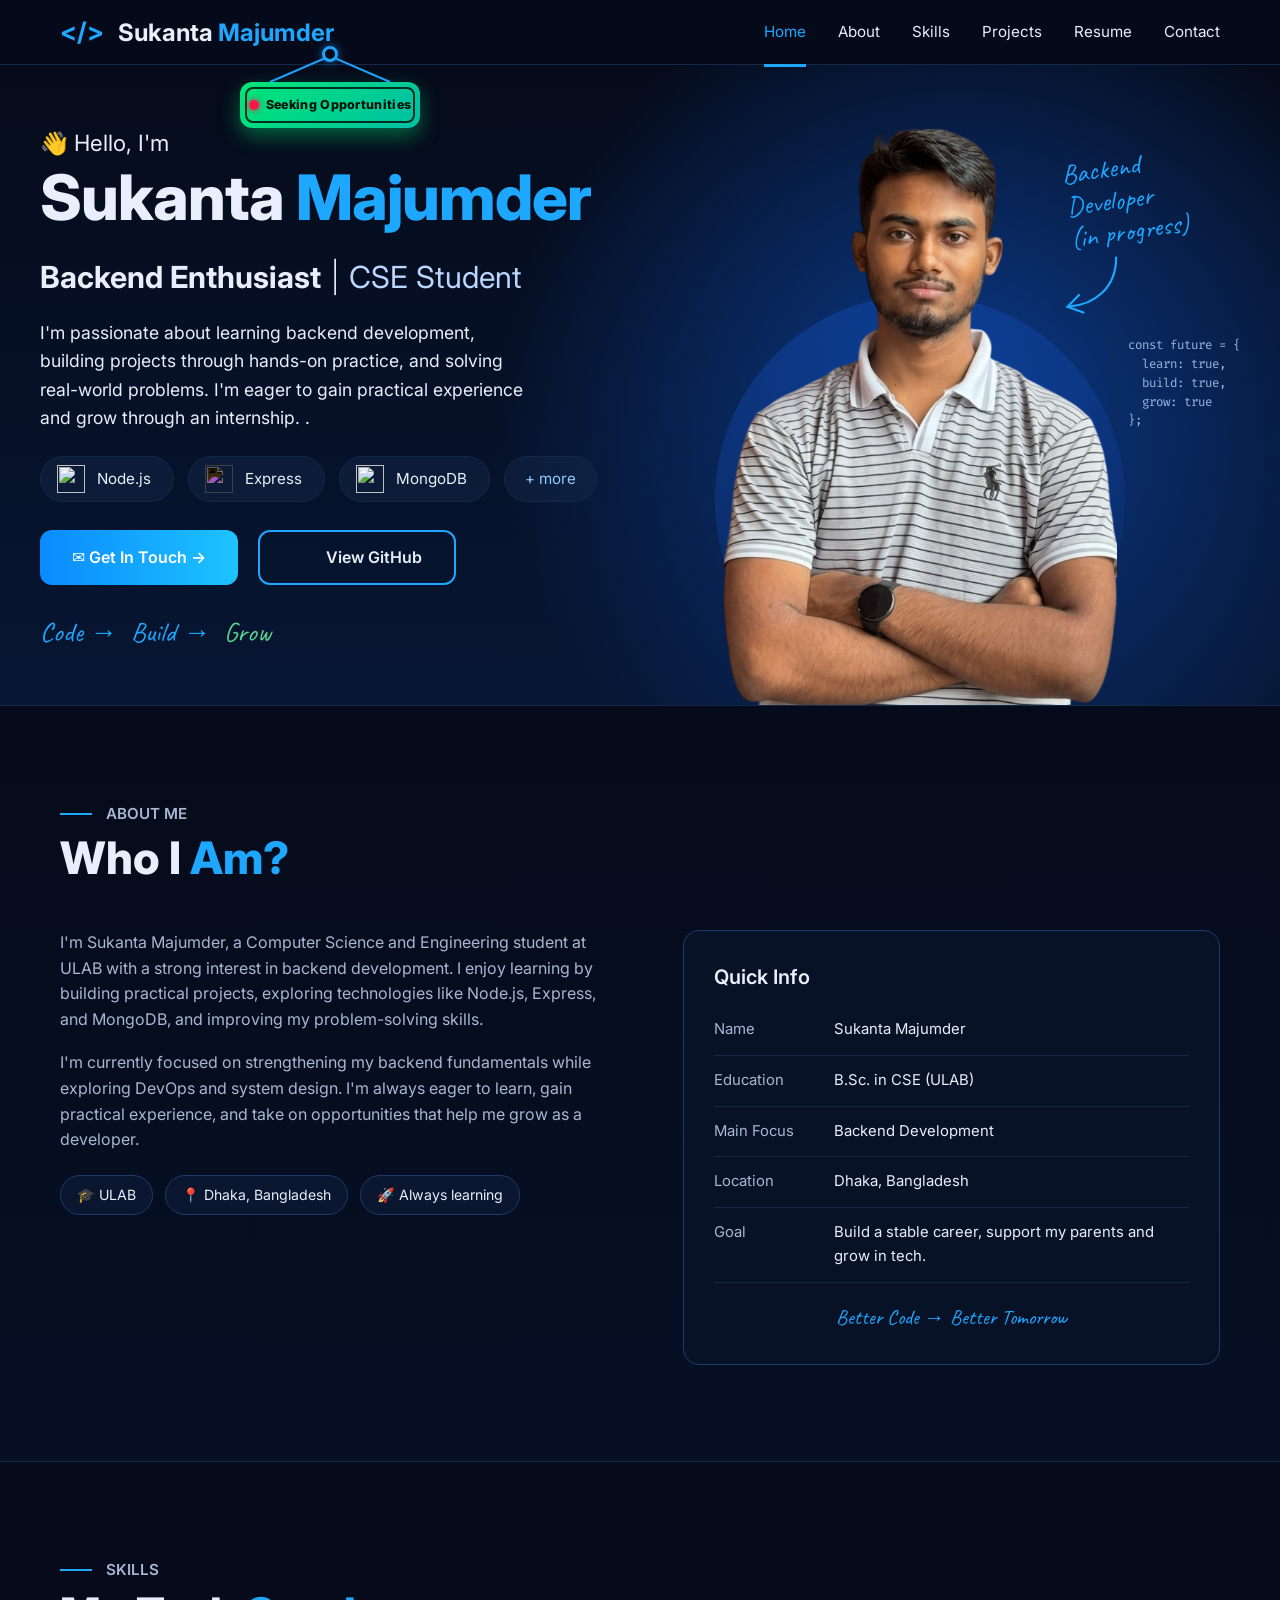
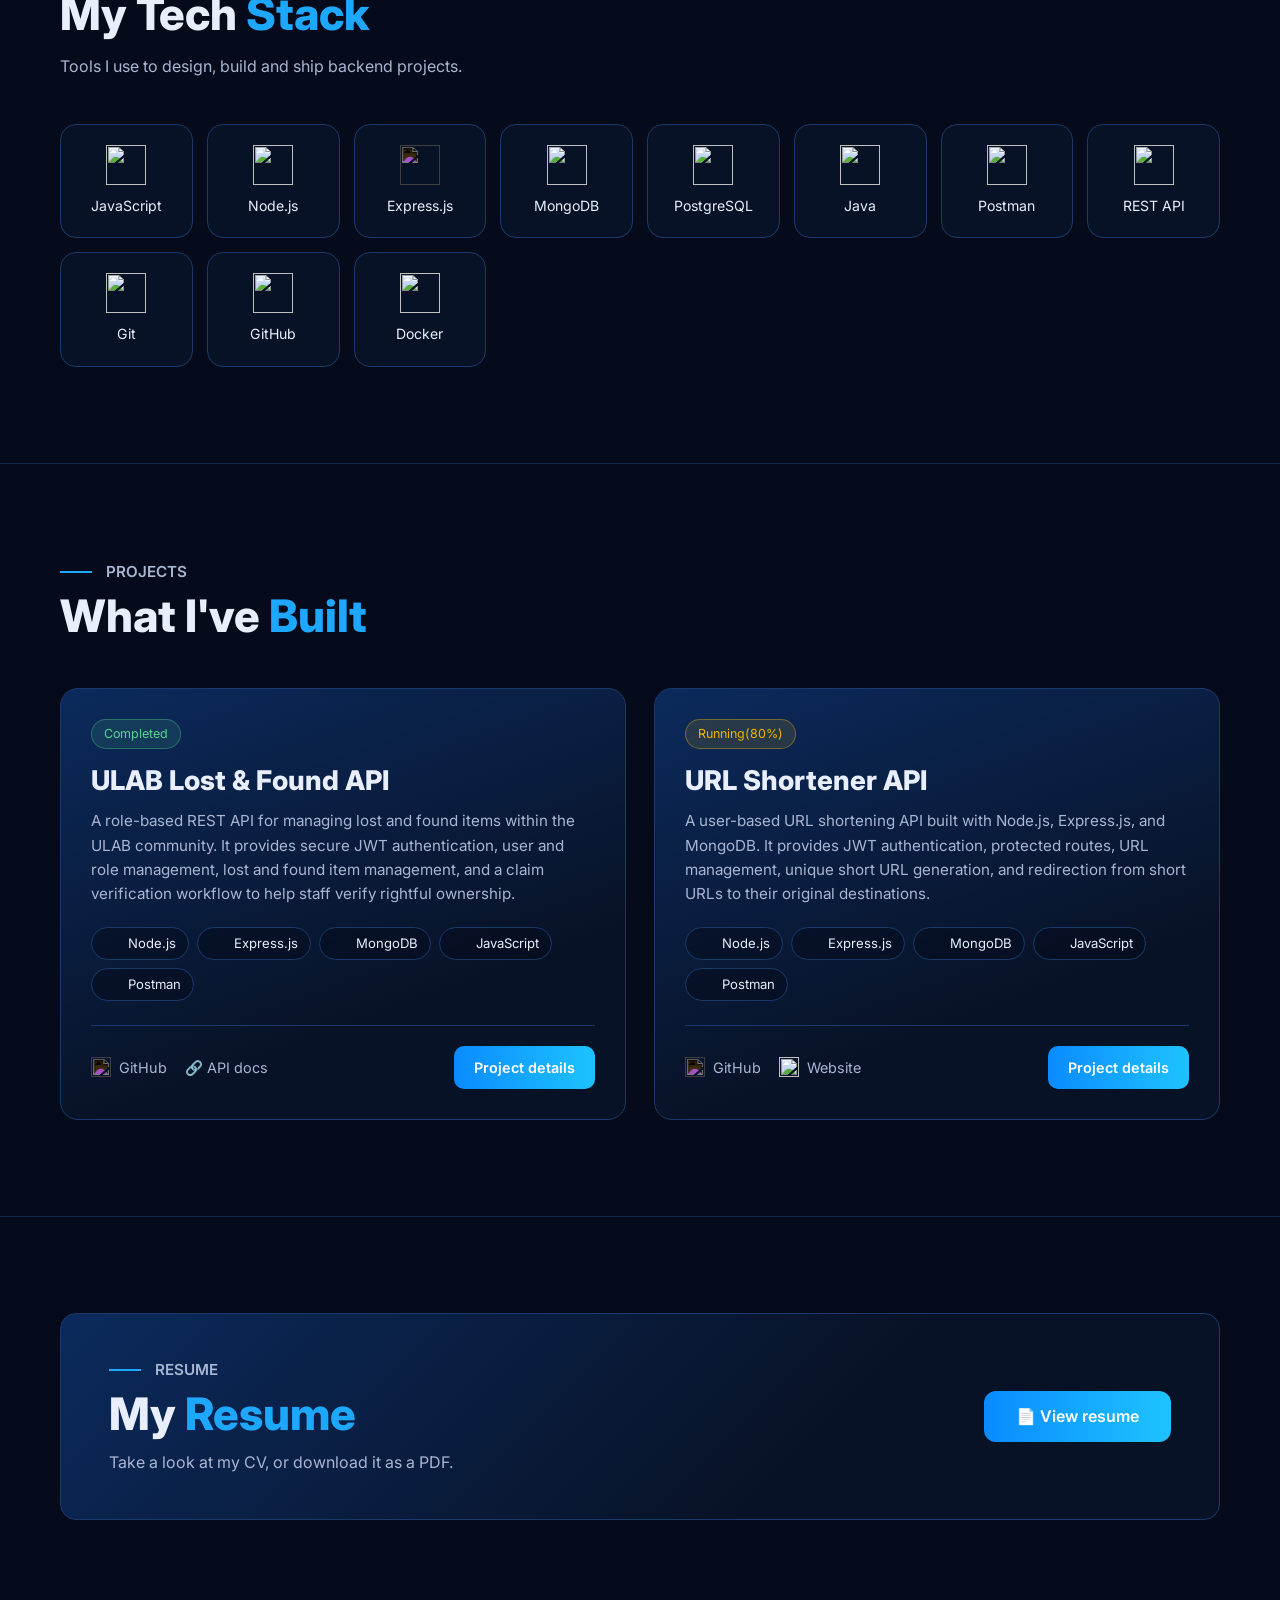
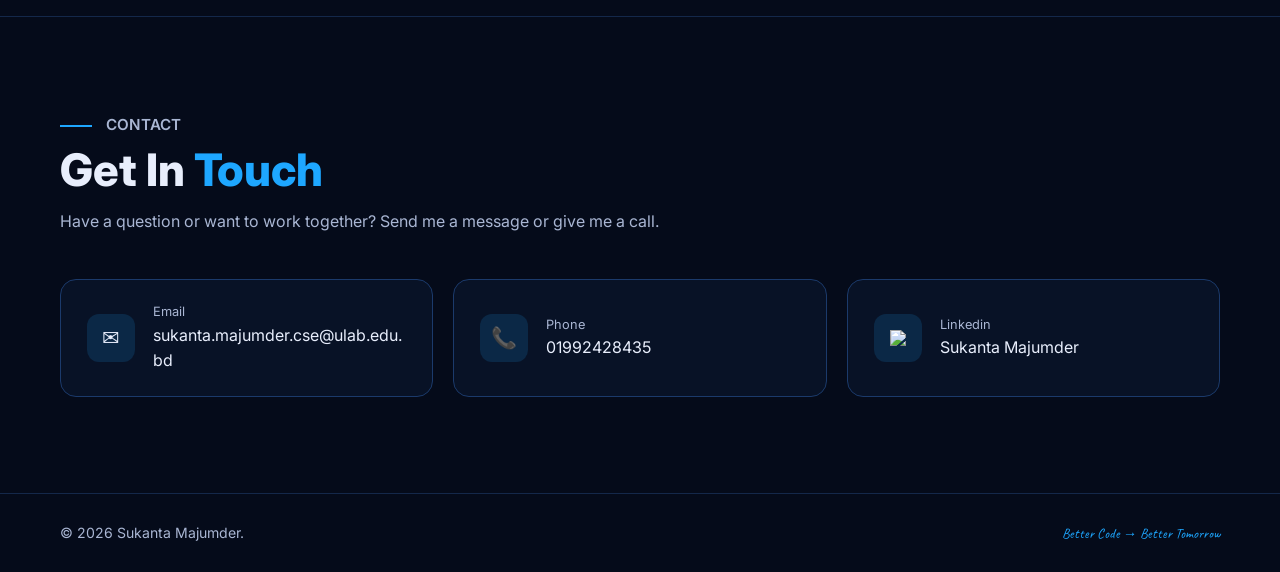
==== commit d86815b0: "Add website link in url_shortner project" ====
--- a/index.html
+++ b/index.html
@@ -144,7 +144,7 @@
 </div>
 
 <div class="tile panel" tabindex="0">
-    <img src="https://cdn-icons-png.flaticon.com/512/1087/1087927.png" alt="" />REST API
+    <img src="https://img.icons8.com/badges/48/api-settings.png" alt="" />REST API
     <div class="tip"><strong>REST API</strong>
       <ul>
     <li>RESTful Routing</li>
@@ -286,7 +286,7 @@
             <!-- URL Shortener API -->
             <article class="p-card">
 
-                <span class="p-status">Completed</span>
+                <span class="p-status_ongoing">Running(80%) </span>
 
                 <h3>URL Shortener API</h3>
 
@@ -341,6 +341,15 @@
                         GitHub
                     </a>
 
+                    <a class="p-link"
+    href="https://url-shortner-api-7ejt.onrender.com"
+    target="_blank"
+    rel="noopener">
+    <img src="https://cdn.jsdelivr.net/gh/devicons/devicon/icons/chrome/chrome-original.svg"
+        alt="" />
+    Website
+</a>
+
                     <a class="btn-details" href="project_url_shortner_api.html">
                         Project details
                     </a>
--- a/style.css
+++ b/style.css
@@ -84,6 +84,16 @@
 .p-card{display:flex;flex-direction:column;padding:30px;border:1px solid var(--line2);border-radius:18px;background:linear-gradient(160deg,#0b2a5c 0,#081226 70%);transition:transform .2s,border-color .2s}
 .p-card:hover{transform:translateY(-4px);border-color:var(--blue)}
 .p-status{align-self:flex-start;font-size:.78rem;padding:4px 12px;border-radius:999px;background:rgba(88,214,141,.12);color:var(--green);border:1px solid rgba(88,214,141,.35);margin-bottom:16px}
+.p-status_ongoing {
+    align-self: flex-start;
+    font-size: .78rem;
+    padding: 4px 12px;
+    border-radius: 999px;
+    background: rgba(255, 193, 7, .12);
+    color: #f0b400;
+    border: 1px solid rgba(255, 193, 7, .35);
+    margin-bottom: 16px;
+}
 .p-card h3{font-size:1.7rem;font-weight:800;line-height:1.2;margin-bottom:12px}
 .p-desc{color:var(--muted);font-size:.95rem;margin-bottom:20px}
 .p-tech{list-style:none;display:flex;flex-wrap:wrap;gap:8px;margin-bottom:24px}
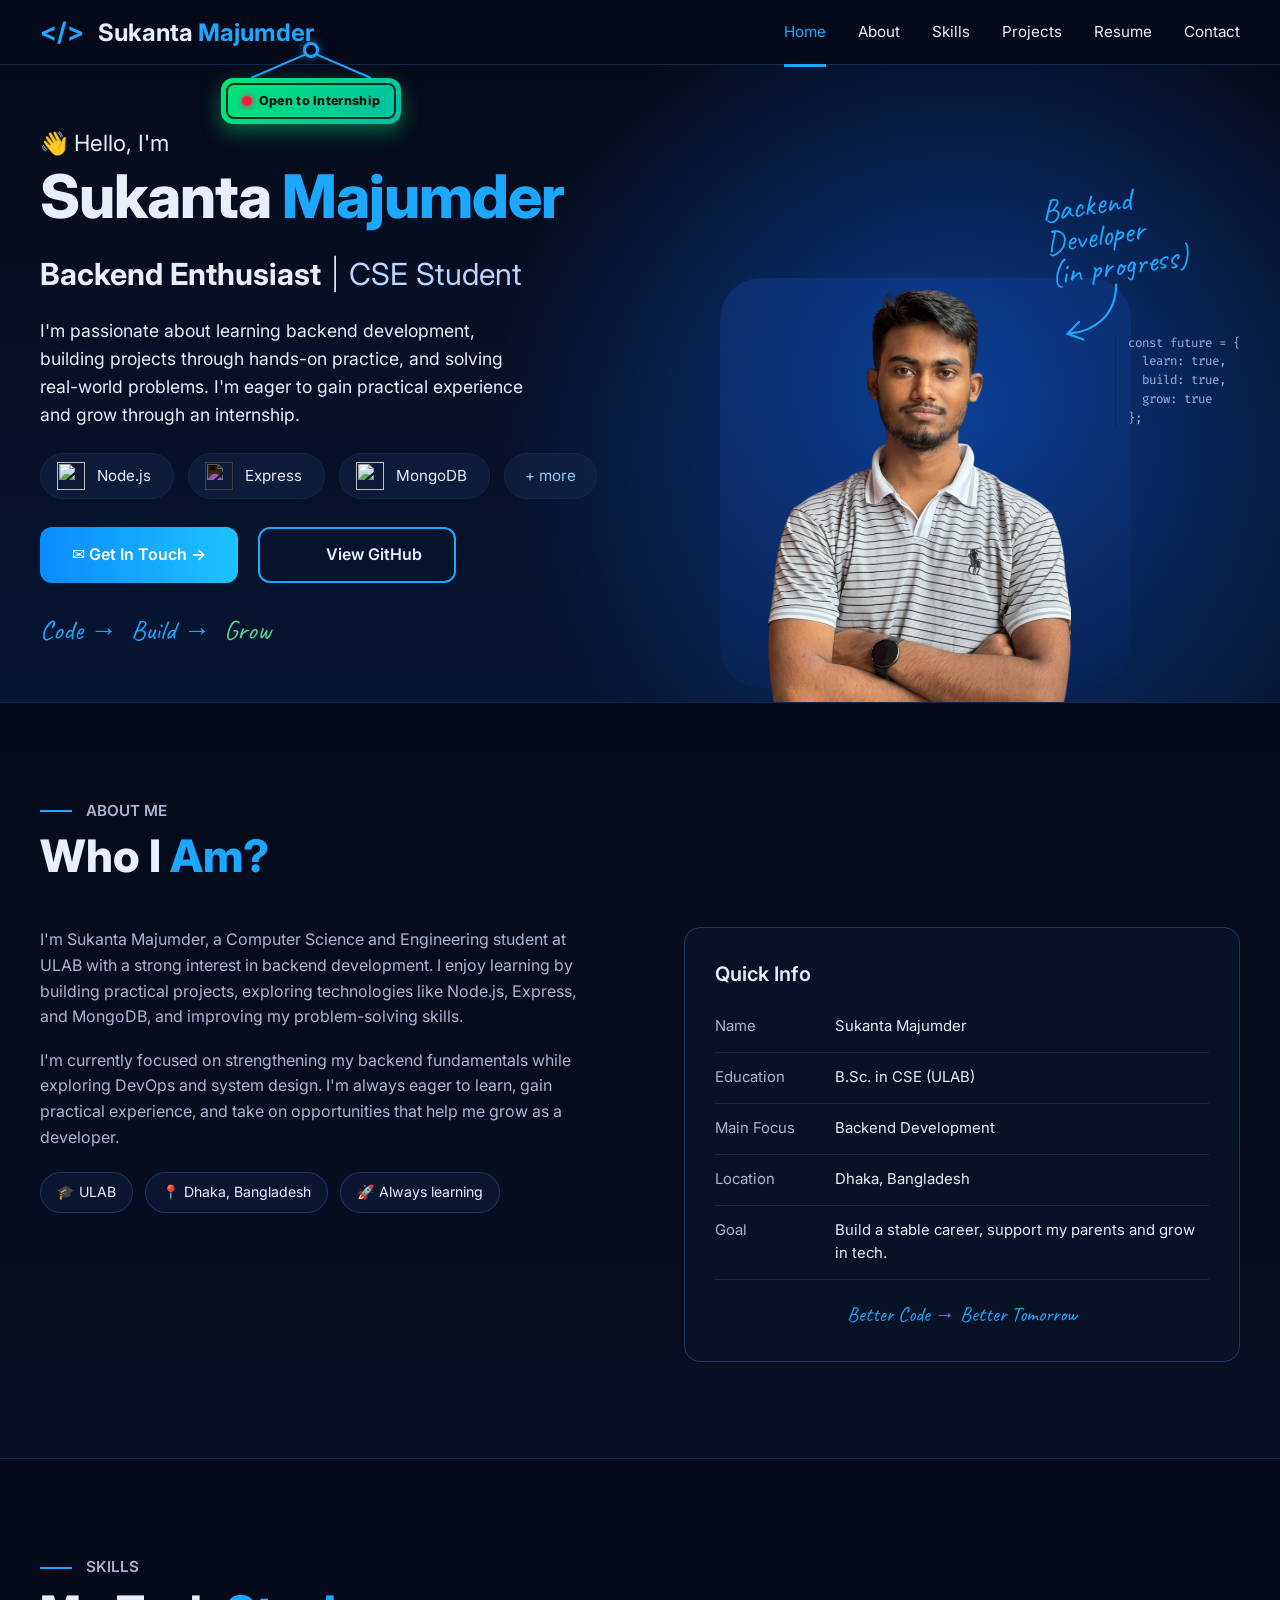
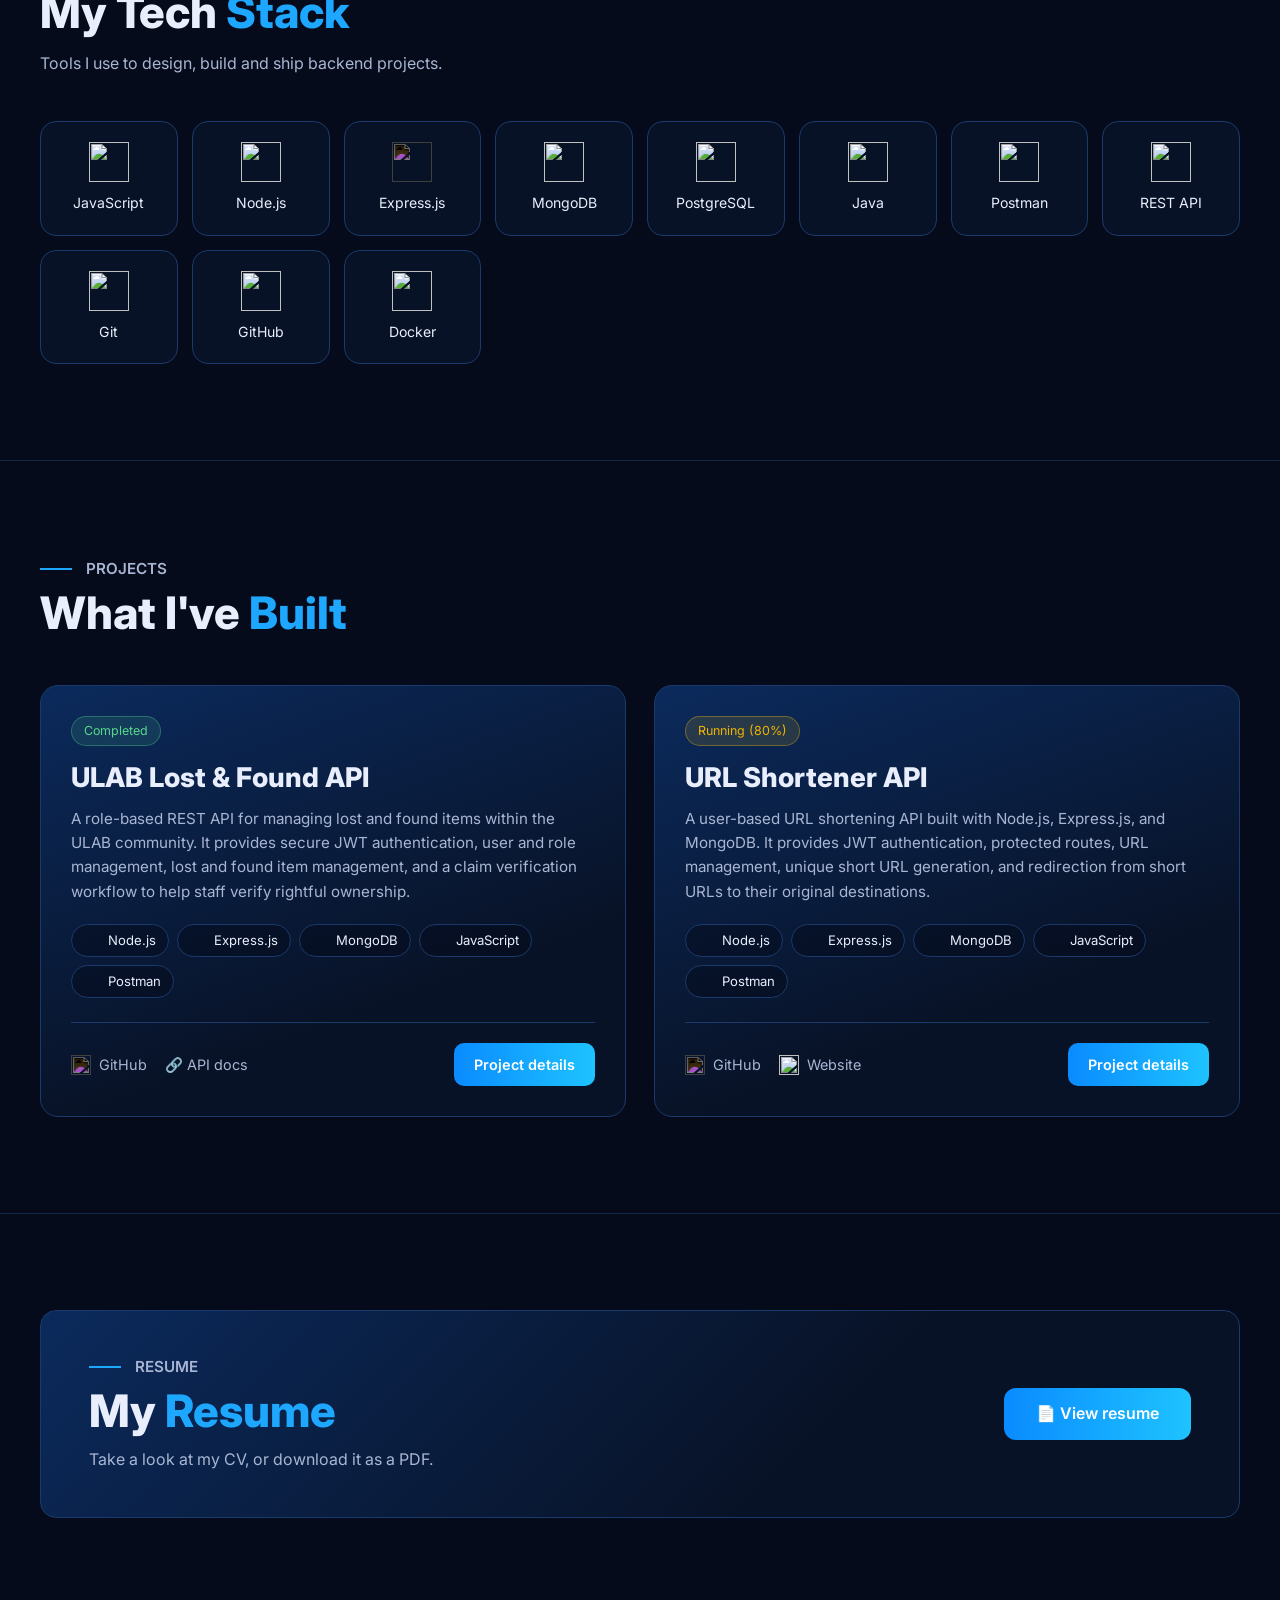
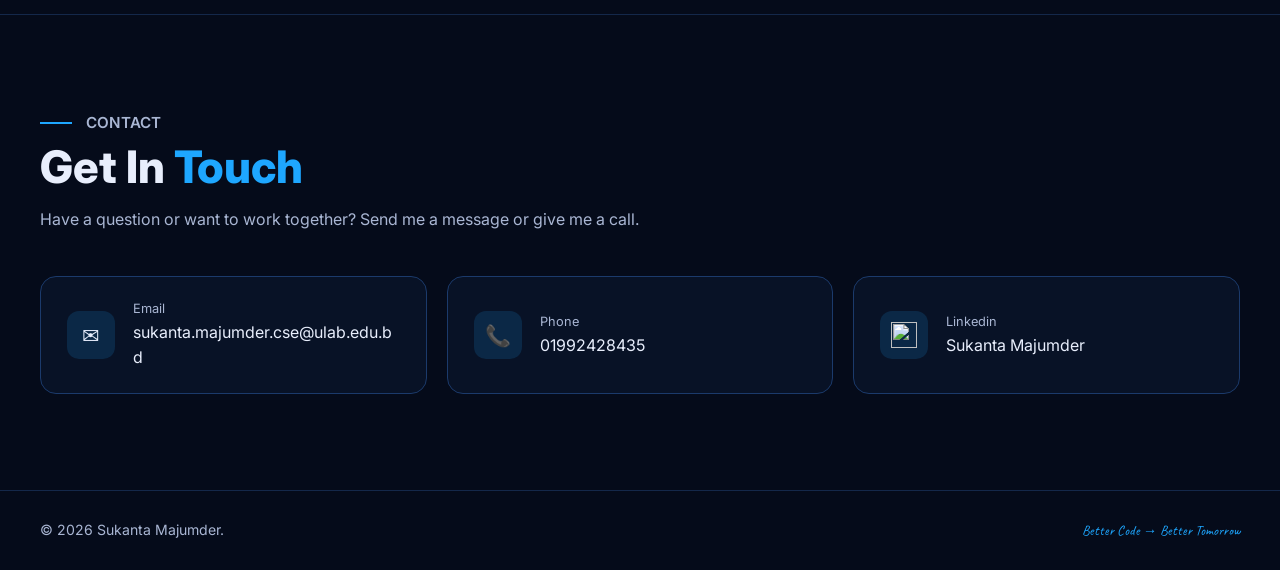
==== commit 4d5e8496: "Make responsive desing" ====
--- a/index.html
+++ b/index.html
@@ -4,9 +4,9 @@
 <meta charset="UTF-8" /><meta name="viewport" content="width=device-width, initial-scale=1" />
 <link href="https://fonts.googleapis.com/css2?family=Inter:wght@400;500;600;700;800&family=Caveat:wght@500&family=Fira+Code&display=swap" rel="stylesheet" />
 <link rel="stylesheet" href="style.css" />
-<style>
-</style>
+
 <title>Sukanta Majumder | Backend Developer</title>
+<script src="responsive.js"></script>
 </head>
 <body>
 <header>
@@ -17,7 +17,7 @@
     <polyline points="30,26 90,0 150,26" fill="none" stroke="#1fa2ff" stroke-width="2" stroke-linejoin="round"/></svg>
     <span class="door-board"><span class="door-inner"><span class="door-dot">
 
-    </span>Seeking Opportunities</span></span></span></span></a></a>
+    </span>Open to Internship</span></span></span></span></a></a>
     
 </span>
     <button class="menu" aria-label="Toggle menu">☰</button>
@@ -41,8 +41,7 @@
         <h1>Sukanta <span>Majumder</span></h1>
         <p class="role"><b>Backend Enthusiast</b><s>|</s><em>CSE Student</em></p>
         <p class="lead">
-          I'm passionate about learning backend development, building projects through hands-on practice, and solving real-world problems. I'm eager to gain practical experience and grow through an internship.
-.</p>
+          I'm passionate about learning backend development, building projects through hands-on practice, and solving real-world problems. I'm eager to gain practical experience and grow through an internship.</p>
         <div class="chips">
           <span class="chip"><img src="https://cdn.jsdelivr.net/gh/devicons/devicon/icons/nodejs/nodejs-original.svg" alt="" />Node.js</span>
           <span class="chip"><img src="https://cdn.jsdelivr.net/gh/devicons/devicon/icons/express/express-original.svg" alt="" style="filter: invert(1)" />Express</span>
@@ -286,7 +285,7 @@
             <!-- URL Shortener API -->
             <article class="p-card">
 
-                <span class="p-status_ongoing">Running(80%) </span>
+                <span class="p-status_ongoing">Running (80%) </span>
 
                 <h3>URL Shortener API</h3>
 
--- a/style.css
+++ b/style.css
@@ -1,32 +1,61 @@
-/* ===== TOKENS ===== */
+/* =====================================================================
+   TABLE OF CONTENTS
+   1. Tokens & base      5. About / Skills / Projects / Resume / Contact
+   2. Header & nav       6. Footer
+   3. Logo sign          7. Project detail pages
+   4. Hero               8. Responsive (container queries, widest to narrowest)
+   ===================================================================== */
+
+/* ===== 1. TOKENS & BASE ===== */
 :root{--bg:#050b1a;--panel:#081226;--line:#14284a;--line2:#1b3a6b;--blue:#1ea7ff;--text:#e8eefc;--muted:#a9b6d3;--green:#58d68d}
 *{box-sizing:border-box;margin:0;padding:0}
-html{scroll-behavior:smooth;scroll-padding-top:72px}
-body{font-family:Inter,system-ui,sans-serif;background:var(--bg);color:var(--text);line-height:1.6}
+html{scroll-behavior:smooth;scroll-padding-top:72px;-webkit-text-size-adjust:100%;text-size-adjust:100%}
+/* body is the "container": layout rules respond to the page's real width, not the device's fake viewport */
+body{font-family:Inter,system-ui,sans-serif;background:var(--bg);color:var(--text);line-height:1.6;overflow-x:clip;container-type:inline-size}
 a{color:inherit;text-decoration:none}
 img{max-width:100%}
-.wrap{max-width:1240px;margin:0 auto;padding:0 40px}
+pre,code{max-width:100%}
+pre{overflow-x:auto}
+:focus-visible{outline:2px solid var(--blue);outline-offset:3px;border-radius:4px}
+.wrap{--pad:40px;max-width:1440px;margin:0 auto;padding-left:max(var(--pad),env(safe-area-inset-left,0px));padding-right:max(var(--pad),env(safe-area-inset-right,0px))}
 .hand{font-family:Caveat,cursive;color:var(--blue)}
-:focus-visible{outline:2px solid var(--blue);outline-offset:3px;border-radius:4px}
-
-/* ===== NAV ===== */
-header{position:sticky;top:0;z-index:10;background:rgba(5,11,26,.9);backdrop-filter:blur(8px);border-bottom:1px solid var(--line)}
-nav{display:flex;align-items:center;justify-content:space-between;height:64px}
-.logo{font-weight:700;font-size:1.5rem}
-.logo b,.logo i{color:var(--blue);font-weight:700}
-.logo i{font-style:normal;margin-right:14px;font-size:1.6rem}
+.panel{border:1px solid var(--line2);background:var(--panel);border-radius:16px}
+h1{white-space:nowrap;font-size:clamp(2.6rem,4.7cqi,4.4rem);font-weight:800;line-height:1.05;letter-spacing:-1px}
+h2{font-size:clamp(1.75rem,6.6cqi,2.8rem);font-weight:800;line-height:1.2;margin-bottom:12px}
+h1 span,h2 span{color:var(--blue)}
+.btn{display:inline-flex;align-items:center;gap:10px;padding:13px 32px;min-height:46px;border-radius:12px;font-weight:600;transition:transform .2s}
+.btn:hover{transform:translateY(-2px)}
+.btn.primary{background:linear-gradient(90deg,#0a8bff,#1ec3ff);color:#fff}
+.btn.ghost{border:2px solid var(--blue);background:transparent}
+
+/* ===== 2. HEADER & NAV ===== */
+header{position:sticky;top:0;z-index:10;background:rgba(5,11,26,.9);-webkit-backdrop-filter:blur(8px);backdrop-filter:blur(8px);border-bottom:1px solid var(--line);padding-top:env(safe-area-inset-top,0px)}
+nav{display:flex;align-items:center;justify-content:space-between;height:64px;gap:12px}
 nav ul{display:flex;gap:32px;list-style:none}
 nav a{font-size:.95rem;padding:20px 0;display:block}
 nav a.active,nav a:hover{color:var(--blue);box-shadow:0 3px 0 var(--blue)}
-.menu{display:none;background:none;border:0;color:var(--text);font-size:1.6rem;cursor:pointer}
-
-/* ===== HERO (design unchanged) ===== */
+.menu{display:none;background:none;border:0;color:var(--text);font-size:1.6rem;cursor:pointer;min-width:44px;min-height:44px}
+.logo{position:relative;font-weight:700;font-size:clamp(1.1rem,5.6cqi,1.5rem);white-space:nowrap}
+.logo b,.logo i{color:var(--blue);font-weight:700}
+.logo i{font-style:normal;margin-right:14px;font-size:clamp(1.15rem,6cqi,1.6rem)}
+
+/* ===== 3. LOGO SIGN ("Seeking Opportunities") ===== */
+.door-sign{position:absolute;top:calc(72% - 4px);right:4px;width:0;height:0;z-index:20;pointer-events:none;transition:opacity .3s ease,visibility .3s ease}
+body.scrolled .door-sign{opacity:0;visibility:hidden}
+.door-pivot{position:absolute;top:-4px;left:-89px;width:180px;display:block;transform-origin:50% 0;animation:doorSwing 3.2s ease-in-out infinite}
+.door-ring{display:block;position:relative;z-index:2;width:16px;height:16px;margin:0 auto -6px;border-radius:50%;border:3px solid #1fa2ff;background:#050a18;box-shadow:0 0 10px rgba(31,162,255,.6)}
+.door-strings{display:block;width:100%;height:26px}
+.door-board{display:block;padding:5px;border-radius:12px;background:linear-gradient(135deg,#00e676,#00bfa5);box-shadow:0 8px 20px rgba(0,230,118,.4)}
+.door-inner{display:flex;align-items:center;justify-content:center;gap:7px;padding:6px 10px;border:2px solid rgba(4,19,10,.85);border-radius:8px;color:#04130a;font-size:.78rem;font-weight:800;letter-spacing:.3px;white-space:nowrap}
+.door-dot{width:10px;height:10px;flex-shrink:0;border-radius:50%;background:#ff1744;box-shadow:0 0 6px #ff1744;animation:doorPulse 1.4s ease-out infinite}
+@keyframes doorSwing{0%,100%{transform:rotate(7deg)}50%{transform:rotate(-7deg)}}
+@keyframes doorPulse{0%{box-shadow:0 0 0 0 rgba(255,23,68,.8)}100%{box-shadow:0 0 0 9px rgba(255,23,68,0)}}
+
+/* ===== 4. HERO (base values = laptop/desktop) ===== */
 .hero{background:radial-gradient(circle at 75% 55%,#0b3a8a 0,transparent 45%),linear-gradient(180deg,#050b1a,#071633);overflow:hidden}
-.hero .wrap{display:grid;grid-template-columns:1.15fr 1fr;align-items:end;min-height:576px;gap:24px;max-width:1440px}
-.hero-text{padding:60px 0 50px;align-self:center}
+.hero .wrap{display:grid;grid-template-columns:1.15fr 1fr;align-items:end;min-height:576px;gap:24px}
+.hero-text{padding:60px 0 50px;align-self:center;min-width:0}
 .hello{font-size:1.4rem;margin-bottom:4px}
-h1{white-space:nowrap;font-size:clamp(1.8rem,8.6vw,4.4rem);font-weight:800;line-height:1.05;letter-spacing:-1px}
-h1 span,h2 span{color:var(--blue)}
 .role{font-size:1.9rem;margin:22px 0 18px}
 .role b{font-weight:700}
 .role em{font-style:normal;color:#bcd7ff;font-weight:400}
@@ -37,64 +66,61 @@
 .chip img{width:28px;height:28px}
 .chip.more{padding:8px 20px;color:#8fc9ff}
 .btns{display:flex;flex-wrap:wrap;gap:20px}
-.btn{display:inline-flex;align-items:center;gap:10px;padding:13px 32px;border-radius:12px;font-weight:600;transition:transform .2s}
-.btn:hover{transform:translateY(-2px)}
-.btn.primary{background:linear-gradient(90deg,#0a8bff,#1ec3ff);color:#fff}
-.btn.ghost{border:2px solid var(--blue);background:transparent}
-.tag{margin-top:26px;font-size:1.7rem;display:flex;gap:14px;align-items:baseline}
+.tag{margin-top:26px;font-size:1.7rem;display:flex;flex-wrap:wrap;gap:14px;align-items:baseline}
 .tag span:nth-child(3){color:var(--green)}
-.hero-img{position:relative;align-self:end;height:576px;display:flex;justify-content:center;align-items:flex-end;padding-right:100px}
-.hero-img::before{content:"";position:absolute;bottom:0;left:4%;width:75%;aspect-ratio:1;border-radius:50%;background:linear-gradient(160deg,#1a6bff,#082a66);opacity:.25}
-.hero-img img{position:relative;height:100%;width:auto;max-width:100%;display:block;object-fit:contain;object-position:bottom}
-.arrow{position:absolute;top:128px;right:112px;width:70px;z-index:2;transform:rotate(-8deg)}
-.note{position:absolute;top:21px;right: 55px;;font-size:1.7rem;line-height:1.2;transform:rotate(-8deg);z-index:2}
+
+/* hero picture, backdrop, note, arrow, code snippet */
+.hero-img{position:relative;align-self:end;height:576px;display:flex;justify-content:center;align-items:flex-end;padding-right:100px;min-width:0}
+.hero-img::before{content:"";position:absolute;bottom:14px;left:5%;width:75%;aspect-ratio:1;border-radius:10%;background:linear-gradient(160deg,#1a6bff,#082a66);opacity:.18}
+.hero-img img{position:relative;top:30px;height:92%;width:90%;max-width:69%;display:block;object-fit:contain;object-position:bottom}
+.note{position:absolute;top:60px;right:55px;font-size:2rem;line-height:1;transform:rotate(-8deg);z-index:2}
+.arrow{position:absolute;top:158px;right:112px;width:70px;z-index:2;transform:rotate(-8deg)}
 .code{position:absolute;right:0;top:36%;z-index:2;font-family:"Fira Code",monospace;font-size:.78rem;color:#9bb6e0;border-left:1px solid var(--line);padding-left:12px;white-space:pre;line-height:1.5}
 
-/* ===== SHARED SECTIONS ===== */
+/* ===== 5. SECTIONS ===== */
 .sec{padding:96px 0;border-top:1px solid var(--line)}
 .sec-head{max-width:640px;margin-bottom:44px}
+.sec-head p{color:var(--muted)}
 .eyebrow{display:flex;align-items:center;gap:14px;color:var(--blue);font-weight:600;font-size:.95rem;margin-bottom:6px}
 .eyebrow::before{content:"";width:32px;height:2px;background:var(--blue)}
-h2{font-size:2.8rem;font-weight:800;line-height:1.2;margin-bottom:12px}
-.sec-head p{color:var(--muted)}
-.panel{border:1px solid var(--line2);background:var(--panel);border-radius:16px}
-
-/* ===== ABOUT ===== */
+
+/* About */
 .about{background:linear-gradient(180deg,#050b1a,#060f24)}
 .about-grid{display:grid;grid-template-columns:1.1fr 1fr;gap:32px;align-items:start}
+.about-grid>*{min-width:0}
 .bio p{color:var(--muted);margin-bottom:18px;max-width:560px}
 .facts{display:flex;flex-wrap:wrap;gap:12px;margin-top:22px}
 .fact{padding:8px 16px;border:1px solid var(--line2);border-radius:999px;font-size:.88rem;background:rgba(20,40,74,.35)}
 .card{padding:30px}
 .card h3{font-size:1.25rem;font-weight:600;margin-bottom:12px}
+.card .sign{margin-top:18px;text-align:center;font-size:1.3rem}
 .info{display:grid;grid-template-columns:120px 1fr;font-size:.93rem}
-.info dt,.info dd{padding:13px 0;border-bottom:1px solid var(--line)}
+.info dt,.info dd{padding:13px 0;border-bottom:1px solid var(--line);overflow-wrap:anywhere}
 .info dt{color:var(--muted)}
-.card .sign{margin-top:18px;text-align:center;font-size:1.3rem}
-
-/* ===== SKILLS ===== */
+
+/* Skills */
 .grid{display:grid;grid-template-columns:repeat(auto-fill,minmax(130px,1fr));gap:14px}
-.tile{padding:20px 8px;text-align:center;font-size:.88rem;display:flex;flex-direction:column;align-items:center;gap:10px;transition:border-color .2s,transform .2s}
+.tile{position:relative;padding:20px 8px;text-align:center;font-size:.88rem;display:flex;flex-direction:column;align-items:center;gap:10px;transition:border-color .2s,transform .2s}
 .tile:hover{border-color:var(--blue);transform:translateY(-3px)}
+.tile:hover,.tile:focus-visible{z-index:5}
 .tile img{width:40px;height:40px;object-fit:contain}
 .tile.more{justify-content:center;color:#8fc9ff}
-
-/* ===== PROJECTS ===== */
+/* skill hover card */
+.tip{--tx:-50%;position:absolute;bottom:calc(100% + 12px);left:50%;width:190px;max-width:calc(100cqi - 24px);padding:14px 16px;text-align:left;background:#0b2a5c;border:1px solid var(--blue);border-radius:12px;box-shadow:0 12px 30px rgba(0,0,0,.45);opacity:0;visibility:hidden;pointer-events:none;transform:translate(var(--tx),6px);transition:opacity .2s,transform .2s,visibility .2s}
+.tip::after{content:"";position:absolute;top:100%;left:50%;width:10px;height:10px;background:#0b2a5c;border-right:1px solid var(--blue);border-bottom:1px solid var(--blue);transform:translate(-50%,-5px) rotate(45deg)}
+.tip strong{display:block;color:var(--blue);font-size:.85rem;margin-bottom:8px}
+.tip ul{list-style:none;display:flex;flex-wrap:wrap;gap:6px}
+.tip li{font-size:.74rem;padding:3px 9px;border-radius:999px;background:rgba(30,167,255,.15)}
+.tile:hover .tip,.tile:focus .tip{opacity:1;visibility:visible;transform:translate(var(--tx),0)}
+
+/* Projects */
 .projects{display:grid;grid-template-columns:repeat(auto-fill,minmax(min(100%,420px),1fr));gap:28px}
-.p-card{display:flex;flex-direction:column;padding:30px;border:1px solid var(--line2);border-radius:18px;background:linear-gradient(160deg,#0b2a5c 0,#081226 70%);transition:transform .2s,border-color .2s}
+.p-card{display:flex;flex-direction:column;min-width:0;padding:30px;border:1px solid var(--line2);border-radius:18px;background:linear-gradient(160deg,#0b2a5c 0,#081226 70%);transition:transform .2s,border-color .2s}
 .p-card:hover{transform:translateY(-4px);border-color:var(--blue)}
-.p-status{align-self:flex-start;font-size:.78rem;padding:4px 12px;border-radius:999px;background:rgba(88,214,141,.12);color:var(--green);border:1px solid rgba(88,214,141,.35);margin-bottom:16px}
-.p-status_ongoing {
-    align-self: flex-start;
-    font-size: .78rem;
-    padding: 4px 12px;
-    border-radius: 999px;
-    background: rgba(255, 193, 7, .12);
-    color: #f0b400;
-    border: 1px solid rgba(255, 193, 7, .35);
-    margin-bottom: 16px;
-}
 .p-card h3{font-size:1.7rem;font-weight:800;line-height:1.2;margin-bottom:12px}
+.p-status,.p-status_ongoing{align-self:flex-start;font-size:.78rem;padding:4px 12px;border-radius:999px;margin-bottom:16px}
+.p-status{background:rgba(88,214,141,.12);color:var(--green);border:1px solid rgba(88,214,141,.35)}
+.p-status_ongoing{background:rgba(255,193,7,.12);color:#f0b400;border:1px solid rgba(255,193,7,.35)}
 .p-desc{color:var(--muted);font-size:.95rem;margin-bottom:20px}
 .p-tech{list-style:none;display:flex;flex-wrap:wrap;gap:8px;margin-bottom:24px}
 .p-tech li{display:flex;align-items:center;gap:8px;font-size:.82rem;padding:5px 12px;border:1px solid var(--line2);border-radius:999px;background:rgba(5,11,26,.5)}
@@ -106,258 +132,172 @@
 .btn-details{margin-left:auto;padding:10px 20px;border-radius:10px;font-size:.9rem;font-weight:600;background:linear-gradient(90deg,#0a8bff,#1ec3ff);color:#fff;transition:transform .2s,box-shadow .2s}
 .btn-details:hover{transform:translateY(-2px);box-shadow:0 8px 20px rgba(30,167,255,.3)}
 
-/* ===== RESUME ===== */
+/* Resume */
 .resume-box{display:flex;align-items:center;justify-content:space-between;gap:32px;padding:44px 48px;background:linear-gradient(135deg,#0b2a5c,#081226 65%)}
 .resume-box h2{margin-bottom:8px}
 .resume-box p{color:var(--muted);max-width:480px}
 
-/* ===== CONTACT ===== */
-.contact-grid{display:grid;grid-template-columns:repeat(auto-fit,minmax(280px,1fr));gap:20px}
-.c-card{display:flex;align-items:center;gap:18px;padding:22px 26px;transition:border-color .2s,transform .2s;word-break:break-word}
+/* Contact */
+.contact-grid{display:grid;grid-template-columns:repeat(auto-fit,minmax(min(100%,280px),1fr));gap:20px}
+.c-card{display:flex;align-items:center;gap:18px;padding:22px 26px;transition:border-color .2s,transform .2s;overflow-wrap:anywhere}
+.c-card>span:last-child{min-width:0}
 .c-card:hover{border-color:var(--blue);transform:translateY(-3px)}
+.c-card small{display:block;color:var(--muted);font-size:.8rem}
 .c-icon{display:grid;place-items:center;width:48px;height:48px;flex:none;border-radius:12px;background:rgba(30,167,255,.15);font-size:1.3rem}
-.c-card small{display:block;color:var(--muted);font-size:.8rem}
-
-/* ===== FOOTER ===== */
-footer{border-top:1px solid var(--line);padding:28px 0;color:var(--muted);font-size:.88rem}
+.c-icon img{width:26px;height:26px}
+
+/* ===== 6. FOOTER ===== */
+footer{border-top:1px solid var(--line);padding:28px 0 max(28px,env(safe-area-inset-bottom,0px));color:var(--muted);font-size:.88rem}
 footer .wrap{display:flex;justify-content:space-between;flex-wrap:wrap;gap:12px}
 footer a:hover{color:var(--blue)}
 
-/* ===== PROJECT DETAIL PAGE ===== */
+/* ===== 7. PROJECT DETAIL PAGES ===== */
 .pd-hero{padding:72px 0 48px;background:linear-gradient(180deg,#071633,#050b1a)}
+.pd-hero h1{white-space:normal;font-size:clamp(1.8rem,5.4cqi,3.4rem);margin-bottom:16px;overflow-wrap:anywhere}
+.pd-hero .lead{max-width:680px;color:var(--muted)}
 .back{display:inline-block;color:var(--muted);font-size:.92rem;margin-bottom:28px}
 .back:hover{color:var(--blue)}
-.pd-hero h1{white-space:normal;font-size:clamp(2rem,5vw,3.4rem);margin-bottom:16px}
-.pd-hero .lead{max-width:680px;color:var(--muted)}
-.pd-meta{display:grid;grid-template-columns:repeat(auto-fit,minmax(180px,1fr));gap:16px;margin-top:36px}
+.pd-meta{display:grid;grid-template-columns:repeat(auto-fit,minmax(min(100%,180px),1fr));gap:16px;margin-top:36px}
 .pd-meta div{padding:16px 20px}
 .pd-meta small{display:block;color:var(--muted);font-size:.78rem}
 .pd-body{padding:56px 0 80px}
 .pd-body .wrap{max-width:900px}
 .pd-body section{margin-bottom:56px}
 .pd-body h2{font-size:1.8rem}
-.pd-body p,.pd-body li{color:var(--muted)}
+.pd-body p,.pd-body li{color:var(--muted);overflow-wrap:anywhere}
 .pd-body ul{padding-left:20px;display:grid;gap:8px;margin-top:12px}
 .pd-body ul strong{color:var(--text)}
-.table-scroll{overflow-x:auto;margin-top:16px}
+.pd-body section ul li strong{color:var(--blue)}
+.table-scroll{overflow-x:auto;-webkit-overflow-scrolling:touch;margin-top:16px}
 table{width:100%;border-collapse:collapse;font-size:.9rem;min-width:520px}
 th,td{text-align:left;padding:12px 16px;border-bottom:1px solid var(--line)}
 th{color:var(--muted);font-weight:500;font-size:.82rem}
 td code{font-family:"Fira Code",monospace;font-size:.82rem;color:#9bd3ff}
 .m-get{color:var(--green)}.m-post{color:#ffb84d}.m-patch{color:#c792ea}
-
-/* ===== RESPONSIVE ===== */
-@media(min-width:981px){h1{font-size:clamp(2.6rem,4.9vw,4.4rem)}.pd-hero h1{font-size:clamp(2rem,5vw,3.4rem)}}
-@media(max-width:980px){
-  .wrap{padding:0 20px}
-  .arrow{right:14%}
+.api-doc-link{color:var(--blue)}
+.api-doc-link:hover{text-decoration:underline}
+.shortner{background:#f1f5f9;color:#0f172a;padding:3px 5px;border-radius:4px;font-family:"Fira Code",monospace;font-size:.8em}
+
+/* =====================================================================
+   8. RESPONSIVE (based on the page's real width via container queries)
+   >1180 desktop | <=1180 small laptop | <=980 tablet | <=700 | <=600 phone | <=380 small phone
+   Keep these blocks in this order: wider first, narrower last.
+   ===================================================================== */
+
+/* ---- Small laptop ---- */
+@container (max-width:1180px){
+  .hero-img{padding-right:60px}
+  .arrow{right:70px}
+  .note{right:30px}
+  .code{font-size:.7rem}
+  .resume-box{padding:36px 32px}
+}
+@container (max-width:1060px){
+  .code{display:none}
+}
+
+/* ---- Tablet (601px to 980px; also applies to phones unless overridden below) ---- */
+@container (max-width:980px){
+  .wrap{--pad:20px}
+  h1{font-size:clamp(1.8rem,8.6cqi,4.4rem)}
   .hero .wrap,.about-grid{grid-template-columns:1fr}
-  .hero-img{order:-1;max-width:420px;height:460px;margin:0 auto;padding-right:0}
- .code{display:none}
-  .note { top: 33px !important; left: 0 !important; right: auto !important; font-size: 1.2rem; transform: rotate(-6deg); }
-  .arrow { display: block !important; width: 48px; top: 103px !important; left: 39px !important; right: auto !important; transform: scaleX(-1) rotate(8deg); }
-  nav ul{display:none;position:absolute;top:64px;left:0;right:0;flex-direction:column;gap:0;background:var(--bg);border-bottom:1px solid var(--line);padding:8px 24px}
+  .hero .wrap{min-height:0}
+  .hero-text{padding:36px 0 48px}
+  .lead{max-width:640px}
+  /* hero picture */
+  .hero-img{order:-1;width:100%;max-width:420px;height:min(460px,105cqi);margin:0 auto;padding-right:0}
+  .hero-img::before{bottom:-34px;left:7%;width:89%;border-radius:9%}
+  .note{top:60px;left:0;right:auto;font-size:1.7rem;line-height:1.2;transform:rotate(-6deg)}
+  .arrow{left:39px;right:auto;width:48px;transform:scaleX(-1) rotate(8deg)}
+  .door-pivot{top:-1px;left:-90px}
+  /* nav becomes a dropdown */
+  .menu{display:block}
+  nav ul{display:none;position:absolute;top:calc(64px + env(safe-area-inset-top,0px));left:0;right:0;flex-direction:column;gap:0;background:var(--bg);border-bottom:1px solid var(--line);padding:8px 24px;max-height:calc(100vh - 64px);overflow-y:auto}
   nav ul.open{display:flex}
-  .menu{display:block}
   nav a{padding:12px 0}
+  nav a.active,nav a:hover{box-shadow:none}
+  /* sections */
   .sec{padding:64px 0}
-  h2{font-size:2.1rem}
+  .sec-head{margin-bottom:32px}
+  .grid{grid-template-columns:repeat(4,1fr)}
   .resume-box{flex-direction:column;align-items:flex-start;padding:32px 24px}
 }
-@media(prefers-reduced-motion:reduce){*{transition:none!important;scroll-behavior:auto!important}}
-@media (min-width: 981px) {
-  .menu { display: none !important; }
-  nav ul {
-    display: flex !important;
-    position: static !important;
-    flex-direction: row !important;
-    gap: 32px !important;
-    padding: 0 !important;
-    background: none !important;
-    border: 0 !important;
-  }
-  nav a { padding: 20px 0 !important; }
-}
-/* Tech stack hover cards */
-.tile { position: relative; }
-.tile:hover,
-.tile:focus-visible { z-index: 5; border-color: var(--blue); }
-
-.tip {
-  position: absolute;
-  bottom: calc(100% + 12px);
-  left: 50%;
-  width: 190px;
-  padding: 14px 16px;
-  text-align: left;
-  background: #0b2a5c;
-  border: 1px solid var(--blue);
-  border-radius: 12px;
-  box-shadow: 0 12px 30px rgba(0, 0, 0, 0.45);
-  opacity: 0;
-  visibility: hidden;
-  pointer-events: none;
-  transform: translate(-50%, 6px);
-  transition: opacity 0.2s, transform 0.2s, visibility 0.2s;
-}
-.tip::after {
-  content: "";
-  position: absolute;
-  top: 100%;
-  left: 50%;
-  width: 10px;
-  height: 10px;
-  background: #0b2a5c;
-  border-right: 1px solid var(--blue);
-  border-bottom: 1px solid var(--blue);
-  transform: translate(-50%, -5px) rotate(45deg);
-}
-.tip strong { display: block; color: var(--blue); font-size: 0.85rem; margin-bottom: 8px; }
-.tip ul { list-style: none; display: flex; flex-wrap: wrap; gap: 6px; }
-.tip li {
-  font-size: 0.74rem;
-  padding: 3px 9px;
-  border-radius: 999px;
-  background: rgba(30, 167, 255, 0.15);
-}
-.tile:hover .tip,
-.tile:focus .tip {
-  opacity: 1;
-  visibility: visible;
-  transform: translate(-50%, 0);
-}
-.pd-body section ul li strong {
-    color: #1ea7ff !important;
-}
-.api-doc-link {
-    color: #1ea7ff;
-}
-.api-doc-link:hover {
-    color: #1ea7ff;
-    text-decoration: underline;
-}
-.logo { position: relative; }
-
-/* anchor point: sits under the last letter "r" */
-.door-sign {
-  position: absolute;
-  top: calc(72% - 4px);
-  right: 4px;
-  width: 0;
-  height: 0;
-  z-index: 20;
-  pointer-events: none;
-}
-.door-sign {
-  transition: opacity 0.3s ease, visibility 0.3s ease;
-}
-
-body.scrolled .door-sign {
-  opacity: 0;
-  visibility: hidden;
-}
-
-/* swings from the ring */
-.door-pivot {
-  position: absolute;
-  top: 0;
-  left: -90px;
-  width: 180px;
-  display: block;
-  transform-origin: 50% 0;
-  animation: doorSwing 3.2s ease-in-out infinite;
-}
-
-.door-ring {
-  display: block;
-  position: relative;
-  z-index: 2;
-  width: 16px;
-  height: 16px;
-  margin: 0 auto -6px;
-  box-sizing: border-box;
-  border-radius: 50%;
-  border: 3px solid #1fa2ff;
-  background: #050a18;
-  box-shadow: 0 0 10px rgba(31, 162, 255, 0.6);
-}
-
-.door-strings {
-  display: block;
-  width: 100%;
-  height: 26px;
-}
-
-/* outer board */
-.door-board {
-  display: block;
-  padding: 5px;
-  border-radius: 12px;
-  background: linear-gradient(135deg, #00e676, #00bfa5);
-  box-shadow: 0 8px 20px rgba(0, 230, 118, 0.4);
-}
-
-/* inner outlined panel, like the CLOSE sign */
-.door-inner {
-  display: flex;
-  align-items: center;
-  justify-content: center;
-  gap: 7px;
-  padding: 6px 10px;
-  border: 2px solid rgba(4, 19, 10, 0.85);
-  border-radius: 8px;
-  color: #04130a;
-  font-size: 0.78rem;
-  font-weight: 800;
-  letter-spacing: 0.3px;
-  white-space: nowrap;
-}
-
-.door-dot {
-  width: 10px;
-  height: 10px;
-  flex-shrink: 0;           /* keeps it a perfect circle */
-  border-radius: 50%;       /* this makes it round */
-  background: #ff1744;      /* red */
-  box-shadow: 0 0 6px #ff1744;
-  animation: doorPulse 1.4s ease-out infinite;
-}
-
-@keyframes doorSwing {
-  0%, 100% { transform: rotate(7deg); }
-  50%      { transform: rotate(-7deg); }
-}
-
-@keyframes doorPulse {
-  0%   { box-shadow: 0 0 0 0 rgba(255, 23, 68, 0.8); }
-  100% { box-shadow: 0 0 0 9px rgba(255, 23, 68, 0); }
-}
-
-@media (max-width: 600px) {
-  .door-pivot {
-    left: -70px;
-    width: 153px;
-  }
-  .door-inner {
-    font-size: 0.65rem;
-    padding: 5px 8px;
-    gap: 5px;
-  }
-  .door-dot {
-    width: 8px;
-    height: 8px;
-  }
-  .door-sign {
-    top: calc(69% - 4px);
-    right: -38px;
-    height: 65px;
-  }
-}
-.shortner {
-    background-color: #f1f5f9;
-    color: #0f172a;
-    padding: 3px 5px;
-    border-radius: 4px;
-    font-family: "Fira Code", monospace;
-    font-size: 0.8em;
+
+@container (max-width:700px){
+  .card{padding:24px}
+  .grid{grid-template-columns:repeat(3,1fr);gap:12px}
+  /* keep skill hover cards inside the screen: left column opens to the right, right column to the left */
+  .tile:nth-child(3n+1) .tip{--tx:0;left:0}
+  .tile:nth-child(3n+1) .tip::after{left:40px}
+  .tile:nth-child(3n) .tip{--tx:0;left:auto;right:0}
+  .tile:nth-child(3n) .tip::after{left:auto;right:40px;transform:translate(50%,-5px) rotate(45deg)}
+}
+
+/* ---- Phone ---- */
+@container (max-width:600px){
+  .hello{font-size:1.15rem}
+  .role{font-size:1.35rem;margin:16px 0 14px}
+  .role s{margin:0 6px}
+  .lead{font-size:1rem;margin-bottom:20px}
+  .chips{gap:10px;margin-bottom:22px}
+  .chip{padding:6px 16px 6px 12px;font-size:.88rem;gap:8px}
+  .chip img{width:22px;height:22px}
+  .btns{gap:12px}
+  .btns .btn{flex:1 1 100%;justify-content:center}
+  .tag{font-size:1.4rem;margin-top:20px}
+  /* hero picture */
+  .hero-img::before{bottom:-35px}
+  .note{top:75px;font-size:1.5rem}
+  /* logo sign */
+  .door-pivot{left:-120px;width:153px}
+  .door-sign{top:calc(69% - 4px);right:-38px;height:65px}
+  .door-inner{font-size:.65rem;padding:5px 8px;gap:5px}
+  .door-dot{width:8px;height:8px}
+  /* sections */
+  .sec{padding:52px 0}
+  .info{grid-template-columns:100px 1fr}
+  .p-card{padding:22px}
+  .p-card h3{font-size:1.35rem}
+  .p-actions{gap:4px 16px}
+  .btn-details{margin-left:0;width:100%;text-align:center;margin-top:8px}
+  .resume-box{padding:26px 20px;gap:20px}
+  .resume-box .btn{width:100%;justify-content:center}
+  .c-card{padding:18px}
+  .pd-hero{padding:44px 0 32px}
+  .pd-body{padding:36px 0 56px}
+  .pd-body section{margin-bottom:40px}
+  .pd-body h2{font-size:1.5rem}
+  footer .wrap{justify-content:center;text-align:center}
+}
+
+/* ---- Small phone ---- */
+@container (max-width:380px){
+  .wrap{--pad:16px}
+  .logo i{margin-right:8px}
+  .door-sign{right:-26px}
+  .hero-img{height:min(400px,105cqi)}
+  .tag{font-size:1.2rem;gap:8px}
+  .chip{font-size:.82rem}
+  .info{grid-template-columns:1fr}
+  .info dt{padding:12px 0 0;border-bottom:0;font-size:.8rem}
+  .info dd{padding:2px 0 12px}
+  /* 2-column skills: ":nth-child(n)" raises specificity so these beat the 3-column rules above */
+  .grid{grid-template-columns:repeat(2,1fr)}
+  .tile:nth-child(n) .tip{--tx:0;left:0;right:auto}
+  .tile:nth-child(n) .tip::after{left:40px;right:auto;transform:translate(-50%,-5px) rotate(45deg)}
+  .tile:nth-child(2n) .tip{left:auto;right:0}
+  .tile:nth-child(2n) .tip::after{left:auto;right:40px;transform:translate(50%,-5px) rotate(45deg)}
+}
+
+/* ---- Other conditions ---- */
+@media (orientation:landscape) and (max-height:480px){
+  .hero-img{height:340px}
+  .sec{padding:48px 0}
+}
+@media (hover:none){
+  .tile:hover,.p-card:hover,.c-card:hover,.btn:hover,.btn-details:hover{transform:none}
+}
+@media (prefers-reduced-motion:reduce){
+  *{transition:none!important;scroll-behavior:auto!important}
+  .door-pivot,.door-dot{animation:none!important}
 }
